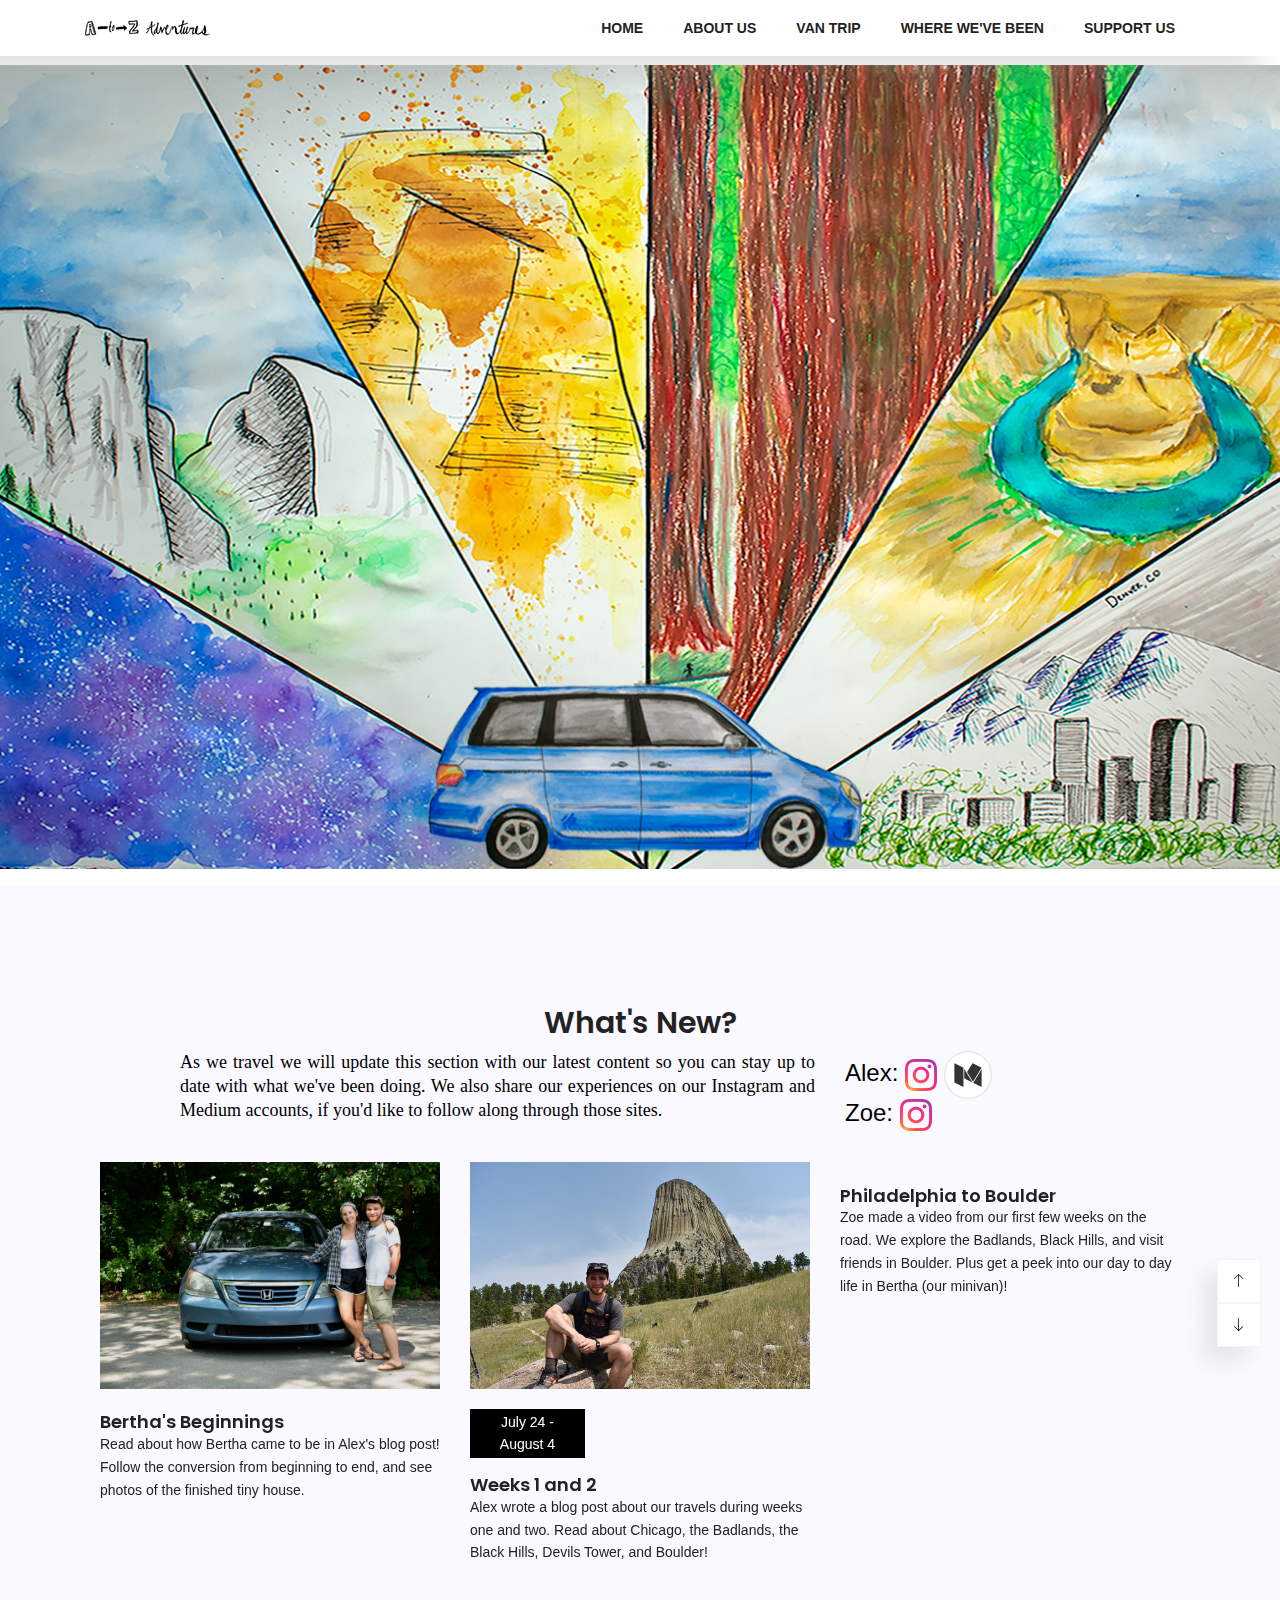
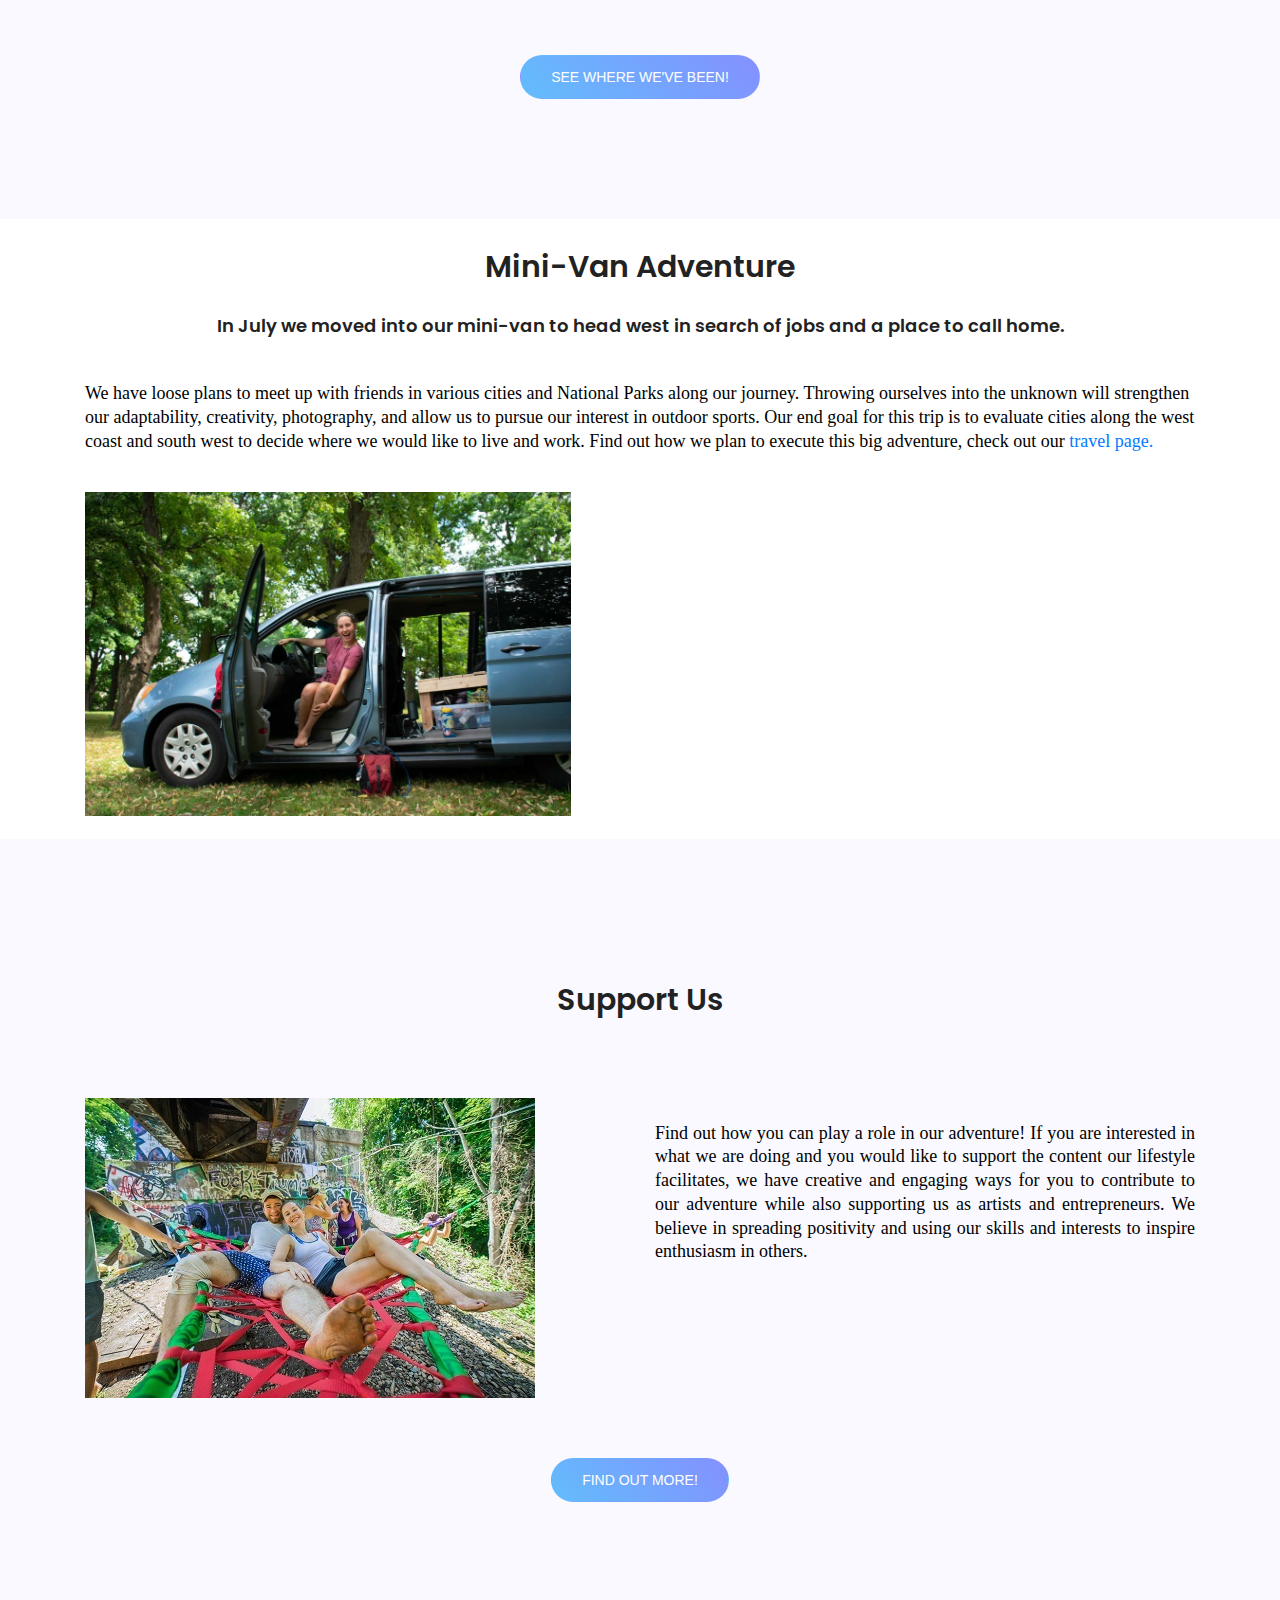
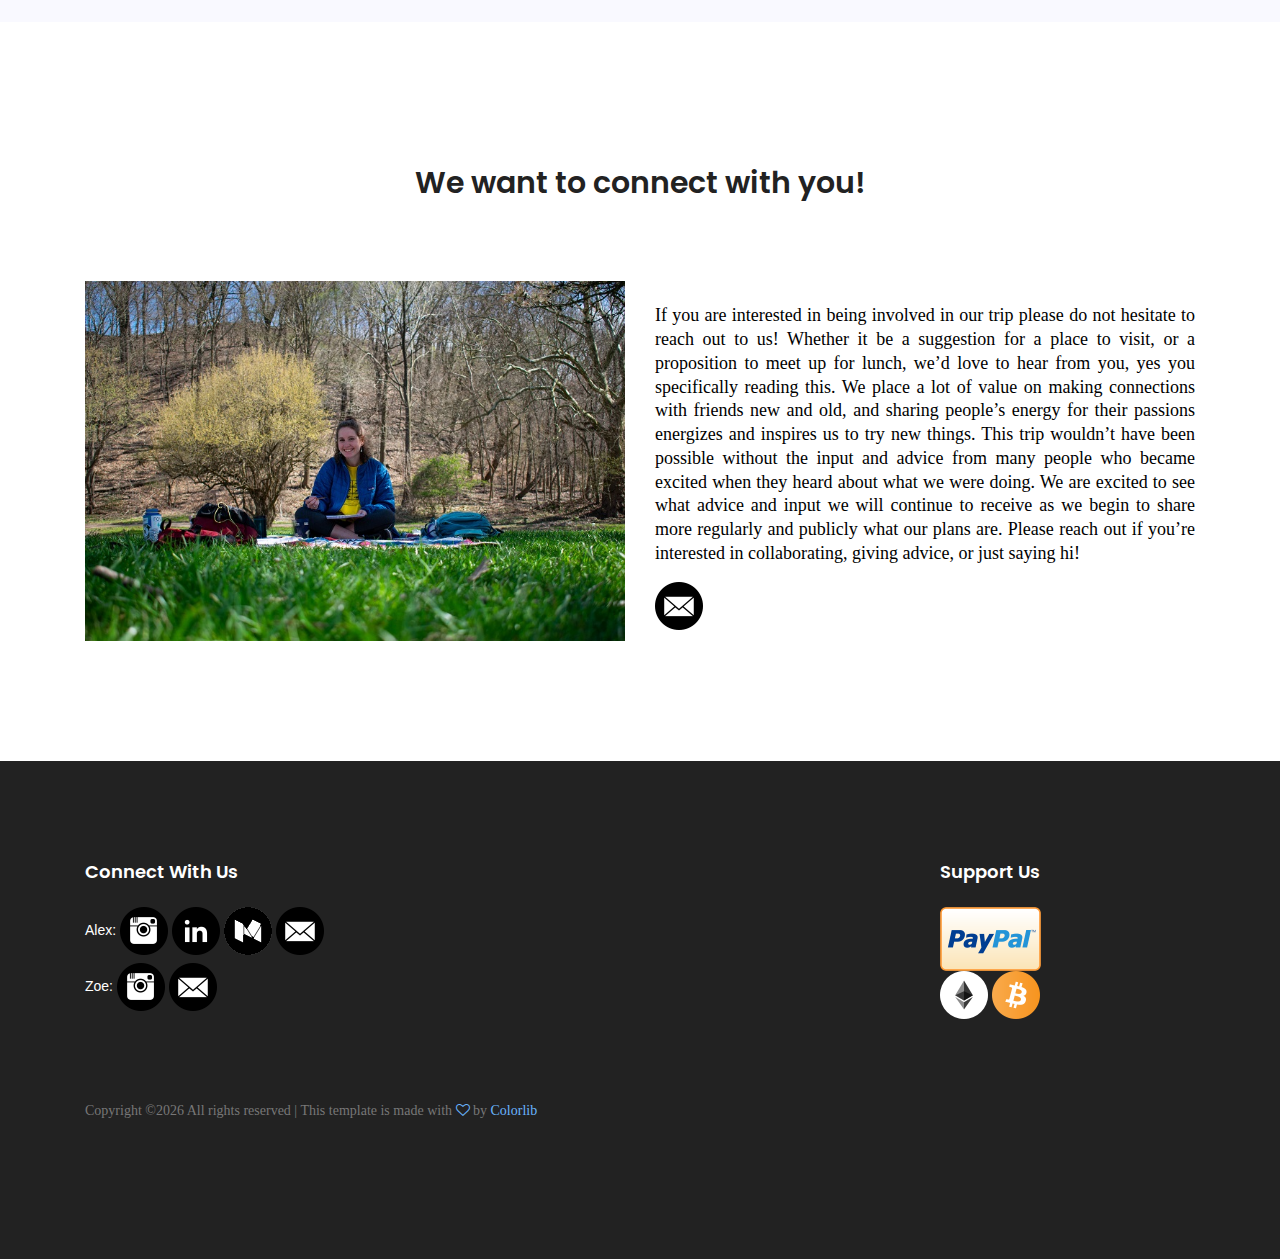
==== index.html @ e0ee77f8 "new photos" ====
<!DOCTYPE html>
	<html lang="zxx" class="no-js">
	<head>
		<!-- Global site tag (gtag.js) - Google Analytics -->
		<script async src="https://www.googletagmanager.com/gtag/js?id=UA-121782643-1"></script>
		<script>
		  window.dataLayer = window.dataLayer || [];
		  function gtag(){dataLayer.push(arguments);}
		  gtag('js', new Date());

		  gtag('config', 'UA-121782643-1');
		</script>

		<!-- Mobile Specific Meta -->
		<meta name="viewport" content="width=device-width, initial-scale=1, shrink-to-fit=no">
		<!-- Favicon-->
		<link rel="shortcut icon" href="img/icon.png">
		<!-- Author Meta -->
		<meta name="author" content="colorlib">
		<!-- Meta Description -->
		<meta name="description" content="">
		<!-- Meta Keyword -->
		<meta name="keywords" content="">
		<!-- meta character set -->
		<meta charset="UTF-8">
		<!-- Site Title -->
		<title>Alex and Zoe's Adventures</title>

		<link href="https://fonts.googleapis.com/css?family=Poppins:100,200,400,300,500,600,700" rel="stylesheet">
			<!--
			CSS
			============================================= -->
			<link rel="stylesheet" href="css/linearicons.css">
			<link rel="stylesheet" href="css/font-awesome.min.css">
			<link rel="stylesheet" href="css/bootstrap.css">
			<link rel="stylesheet" href="css/owl.carousel.css">
			<link rel="stylesheet" href="css/main.css">
			<link rel="stylesheet" href="css/alex.css">
		</head>

		<body>

			<!-- Start Header Area -->
			<header class="default-header">
				<nav class="navbar navbar-expand-lg navbar-light">
					<div class="container">
						  <a class="navbar-brand" href="index.html">
						  	<img src="img/logo.png" alt="">
						  </a>
						  <button class="navbar-toggler" type="button" data-toggle="collapse" data-target="#navbarSupportedContent" aria-controls="navbarSupportedContent" aria-expanded="false" aria-label="Toggle navigation">
						    <span class="navbar-toggler-icon"></span>
						  </button>

						  <div class="collapse navbar-collapse justify-content-end align-items-center" id="navbarSupportedContent">
						    <ul class="navbar-nav">
								<li><a href="index.html">Home</a></li>
								<li><a href="about.html">About Us</a></li>
								<li><a href="travel.html">Van Trip</a></li>
								<li><a href="gallery.html">Where We've Been</a></li>
                                <li><a href="support.html">Support Us</a></li>
						    </ul>
						  </div>
					</div>
				</nav>
			</header>
			<!-- End Header Area -->

			<!-- start banner Area -->
			<div class = "hero-index"></div>
			<!-- End banner Area -->

            
            
			<!-- Start travel Area -->
			<section class="team-area section-gap" id="news">
				<div class = "container">
					<div class="row d-flex justify-content-center">
						<h2 class="mb-10">What's New?</h2>
					</div>
					<div class="row d-flex justify-content-center">
						<div class = "col-md-7">
							<div class="title text-center">
								
								<p align = "justify"><font color = "black" size = "+1" face = "garamond">As we travel we will update this section with our latest content so you can stay up to date with what we've been doing. We also share our experiences on our Instagram and Medium accounts, if you'd like to follow along through those sites.</p></font>
							</div>
						</div>
						<div class = "col-md-3">
						<font color = "black" size = "+2">
								<p> Alex: <a href="https://www.instagram.com/nachoaficionado/"><img src="img/insta.png"></a>
		                   		<a href="https://medium.com/@jaw224p"><img src="img/medium.png"></a>  
		                   		</br>
		                   		Zoe: <a href="https://www.instagram.com/zoeemonsterr/"><img src="img/insta.png"></a></a> </p></font>
						

						</div>

					</div>
					<!-- "whats new" content -->
					<div class="active-cat-carusel">
						<div class="item single-cat">
							<a href="https://medium.com/@jaw224p/meet-bertha-our-honda-odyssey-camper-conversion-e0b2618e3879"><img src="img/covercar.JPG" alt=""><br>
							<!--<p class="date">July 16-19</p>-->
							<h4 class = "tm-10">Bertha's Beginnings</h4>
							<p>Read about how Bertha came to be in Alex's blog post! Follow the conversion from beginning to end, and see photos of the finished tiny house.</p></a>
						</div>
						<div class="item single-cat">
							<a href="https://medium.com/@jaw224p/van-update-1-weeks-1-2-51c8c68db2a1"><img src="img/Devilstower.JPG" alt="" >
							<p class="date">July 24 - August 4</p>
							<h4>Weeks 1 and 2</h4>
							<p>Alex wrote a blog post about our travels during weeks one and two. Read about Chicago, the Badlands, the Black Hills, Devils Tower, and Boulder!</p></a>
						</div>
						<div class="item single-cat">
							<a href="https://www.youtube.com/watch?v=ZwSsjM3uVGU"><img src="img/video.JPG" alt=""><br>
							<!--<p class="date">August 10-12</p>-->
							<h4>Philadelphia to Boulder</h4>
							<p>Zoe made a video from our first few weeks on the road. We explore the Badlands, Black Hills, and visit friends in Boulder. Plus get a peek into our day to day life in Bertha (our minivan)!</a></p>
						</div>							
					</div>
					<div class="row d-flex justify-content-center">
						<a href="gallery.html" class="primary-btn load-more pbtn-2 text-uppercase mx-auto mt-60 align" align = "center">See where we've been!</a>
					</div>
				</div>
			</section>
			<!-- End travel Area -->
			<section class="category-area" id="about">
        	<div class="container">
        		<div class="row justify-content-center">
        			<div class="title text-center">
        				<h2 class="mt-30">Mini-Van Adventure</h2>
        			</div>
        		</div>
        		<div class="row justify-content-center">
        			<div class="title text-center">
        				<h4 class="mt-30">In July we moved into our mini-van to head west in search of jobs and a place to call home.</h4>
        			</div>
        		</div><br><br>
        		<div class="container">
				<div class="row justify-content-center">
					<p><font size= "+1" color = "black" face = "garamond"> 
							We have loose plans to meet up with friends in various cities and National Parks along our journey. Throwing ourselves into the unknown will strengthen our adaptability, creativity, photography, and allow us to pursue our interest in outdoor sports. Our end goal for this trip is to evaluate cities along the west coast and south west to decide where we would like to live and work. Find out how we plan to execute this big adventure, check out our <a href ="travel.html">travel page.</a></font></p>
							<br>
				</div></div>
				<div class="row justify-content-center">
					<div class = "col-md-6">
	                    <img class="img" src="img/minivan1.jpg" alt="" width = "90%"><br><br>
	                </div>
	                <div class = "col-md-6">
	                    <img class="img" src="img/minivan2.JPG" alt="" width = "90%"><br><br>
	                </div>
				</div>
			</div>
        </section>
			<!-- Start post Area -->

    <!-- End post Area -->

			<!-- Start category Area -->
<!--
			<section class="category-area section-gap" id="news">
				<div class="container">
					<div class="row d-flex justify-content-center">
						<div class="menu-content pb-70 col-lg-8">
							<div class="title text-center">
								<br>
								<h1 class="mb-10"><font face = "garamond">Latest Blog Posts</font></h1>
								<p align = "center"><font color = "black" size = "+1" face = "garamond">We hope to use our blog posts to record our experiences, give updates on our travels, and inspire others to find their adventure. Check out our latest posts!</font></p>

							</div>
						</div>
						<div class="active-cat-carusel">
							<div class="item single-cat"><a href="https://medium.com/@jaw224p/highlining-hijinks-8943add1166d">
								<img src="img/ing.jpg" alt="">
								<p><font face = "garamond">7 May 2018</p>
								<h4>Highlining Hijinx</a></h4>
	                            <p>Alex Wallace</p></font>
							</div>-->
							<!--
	                        <div class="item single-cat">
	                            <img src="img/c1.jpg" alt="">
	                                <p>10 Jan 2018</p>
	                                <h4><a href="#">Article 2</a></h4>
	                                <p>Zoe Currie</p>
	                        </div>
	                        <div class="item single-cat">
	                            <img src="img/c1.jpg" alt="">
	                                <p>10 Jan 2018</p>
	                                <h4><a href="#">Article 3</a></h4>
	                                <p>Alex Wallace</p>
	                        </div> --><!--
						</div>
						<br>
						<br>

					</div>
					</div>
			</section>-->
			<!-- End category Area -->

			<!-- Start team Area -->
            <section class="team-area section-gap" id="team">
	            <div class="container">
		            <div class="row d-flex justify-content-center">
			            <div class="menu-content pb-70 col-lg-8">
				            <div class="title text-center">
				            	<br>
				            	<h2 class="mb-10">Support Us</font></h2>
				            </div>
				        </div>
				    </div>
					<div class="row">
						<div class="col-md-6">
							<img src="img/alexandzoe2.jpg" alt="" class="img-fluid">
						</div>
						<br>
						<div class="col-md-6 mt-sm-20">
							<p align = "justify"><font size = "+1" color = "black" face = "garamond"><br>Find out how you can play a role in our adventure! 
							If you are interested in what we are doing and you would like to support the content our lifestyle facilitates, we have creative and engaging ways for you to contribute to our adventure while also supporting us as artists and entrepreneurs. We believe in spreading positivity and using our skills and interests to inspire enthusiasm in others.
							 </font><br>
							</p>
						</div>
					</div>
					<div class = "row">
						<a href="support.html" class="primary-btn load-more pbtn-2 text-uppercase mx-auto mt-60">Find out more! </font></a>
					</div>
				</div>
            </section>
            <!-- End team Area -->

            <!-- Start connect Area -->
            <section class="category-area section-gap" id="team">
	            <div class="container">
		            <div class="row d-flex justify-content-center">
			            <div class="menu-content pb-70 col-lg-8">
				            <div class="title text-center">
				            	<br>
				            	<h2 class="mb-10">We want to connect with you!</font></h2>
				            </div>
				        </div>
				    </div>
					<div class="row">
						<div class="col-md-6">
							<img src="img/zoe1.jpg" alt="" class="img-fluid">
						</div>
						<br>
						<div class="col-md-6 mt-sm-20">
							<p align = "justify"><font size = "+1" color = "black" face = "garamond"><br>If you are interested in being involved in our trip please do not hesitate to reach out to us! Whether it be a suggestion for a place to visit, or a proposition to meet up for lunch, we’d love to hear from you, yes you specifically reading this. We place a lot of value on making connections with friends new and old, and sharing people’s energy for their passions energizes and inspires us to try new things. This trip wouldn’t have been possible without the input and advice from many people who became excited when they heard about what we were doing. We are excited to see what advice and input we will continue to receive as we begin to share more regularly and publicly what our plans are. Please reach out if you’re interested in collaborating, giving advice, or just saying hi!
							 </font><br>
							</p>
							<a href="mailto:jaw224@pitt.edu?Subject=Re:%20Van-life"><img src="img/mailfoot.png"></a>
						</div>
					</div>
				</div>
            </section>
            <!-- End team Area -->



			<!-- start footer Area -->      
            <footer class="footer-area section-gap">
                <div class="container">
                    <div class="row">
                        <div class="col-lg-4  col-md-12">
                            <div class="single-footer-widget">
                                <h6>Connect With Us</h6>
                                <ul class="footer-nav">
                                    <li>Alex: 
                                    	<a href="https://www.instagram.com/nachoaficionado/"><img src="img/instafoot.png"></a> 
                                    	<a href="https://www.linkedin.com/in/johnalexwallace/"><img src="img/linkedinfoot.png"></a>
                                    	<a href="https://medium.com/@jaw224p"><img src="img/mediumfoot.png"></a>
                                    	<a href="mailto:jaw224@pitt.edu?Subject=Re:%20Van-life"><img src="img/mailfoot.png"></a>
                                    </li>
                                    <li>Zoe: <a href="https://www.instagram.com/zoeemonsterr/"><img src="img/instafoot.png"></a>
                                    <a href="mailto:zvc1@pitt.edu?Subject=Re:%20Van-life"><img src="img/mailfoot.png"></a></li>
                                   
                                    
                                </ul>
                            </div>
                        </div><div class="col-lg-5  col-md-12"></div>
                        <div class="col-lg-2  col-md-12">
                            <div class="single-footer-widget">
                                <h6>Support Us</h6>
                                <ul class="footer-nav">
                                	<a href="https://www.paypal.com/donate/?token=mMUt5bov7jjJIGexguRD5CspM-aU7UyEkJQNIdbCUFpjG_N5rMXppY_jPyRnfQ0kP1ghtG&country.x=US&locale.x=US"><img src="img/paypal.png"></a><br>
                                	<a href="img/ethloc.jpg"><img src="img/ether.png"></a>
                                	<a href="img/btcloc.jpg"><img src="img/bitcoin.png"></a>
                                    <!--<form action="https://www.paypal.com/cgi-bin/webscr" method="post" target="_top">
									<input type="hidden" name="cmd" value="_s-xclick">
									<input type="hidden" name="hosted_button_id" value="4MG2GBGFZ5258">
									<input type="image" src="https://www.paypalobjects.com/en_US/i/btn/btn_donateCC_LG.gif" border="0" name="submit" alt="PayPal - The safer, easier way to pay online!">
									<img alt="" border="0" src="https://www.paypalobjects.com/en_US/i/scr/pixel.gif" width="1" height="1">
									</form>-->
                                </ul>
                            </div>
                        </div>                   
                    </div>

                    <div class="row footer-bottom d-flex justify-content-between">
                        <!-- Link back to Colorlib can't be removed. Template is licensed under CC BY 3.0. -->
                        <p class="col-lg-8 col-sm-12 footer-text"><font face = "garamond">Copyright &copy;<script>document.write(new Date().getFullYear());</script> All rights reserved | This template is made with <i class="fa fa-heart-o" aria-hidden="true"></i> by <a href="https://colorlib.com" target="_blank">Colorlib</a></p></font>
                        <!-- Link back to Colorlib can't be removed. Template is licensed under CC BY 3.0. -->
                    </div>
                </div>
            </footer>
            <!-- End footer Area -->

			<script src="js/vendor/jquery-2.2.4.min.js"></script>
			<script src="https://cdnjs.cloudflare.com/ajax/libs/popper.js/1.11.0/umd/popper.min.js" integrity="sha384-b/U6ypiBEHpOf/4+1nzFpr53nxSS+GLCkfwBdFNTxtclqqenISfwAzpKaMNFNmj4" crossorigin="anonymous"></script>
			<script src="js/vendor/bootstrap.min.js"></script>
			<script src="js/jquery.ajaxchimp.min.js"></script>
			<script src="js/parallax.min.js"></script>
			<script src="js/owl.carousel.min.js"></script>
			<script src="js/jquery.magnific-popup.min.js"></script>
			<script src="js/jquery.sticky.js"></script>
			<script src="js/main.js"></script>
		</body>
	</html>
---- css/linearicons.css ----
@font-face {
	font-family: 'Linearicons-Free';
	src:url('../fonts/Linearicons-Free.eot?w118d');
	src:url('../fonts/Linearicons-Free.eot?#iefixw118d') format('embedded-opentype'),
		url('../fonts/Linearicons-Free.woff2?w118d') format('woff2'),
		url('../fonts/Linearicons-Free.woff?w118d') format('woff'),
		url('../fonts/Linearicons-Free.ttf?w118d') format('truetype'),
		url('../fonts/Linearicons-Free.svg?w118d#Linearicons-Free') format('svg');
	font-weight: normal;
	font-style: normal;
}

.lnr {
	font-family: 'Linearicons-Free';
	speak: none;
	font-style: normal;
	font-weight: normal;
	font-variant: normal;
	text-transform: none;
	line-height: 1;

	/* Better Font Rendering =========== */
	-webkit-font-smoothing: antialiased;
	-moz-osx-font-smoothing: grayscale;
}

.lnr-home:before {
	content: "\e800";
}
.lnr-apartment:before {
	content: "\e801";
}
.lnr-pencil:before {
	content: "\e802";
}
.lnr-magic-wand:before {
	content: "\e803";
}
.lnr-drop:before {
	content: "\e804";
}
.lnr-lighter:before {
	content: "\e805";
}
.lnr-poop:before {
	content: "\e806";
}
.lnr-sun:before {
	content: "\e807";
}
.lnr-moon:before {
	content: "\e808";
}
.lnr-cloud:before {
	content: "\e809";
}
.lnr-cloud-upload:before {
	content: "\e80a";
}
.lnr-cloud-download:before {
	content: "\e80b";
}
.lnr-cloud-sync:before {
	content: "\e80c";
}
.lnr-cloud-check:before {
	content: "\e80d";
}
.lnr-database:before {
	content: "\e80e";
}
.lnr-lock:before {
	content: "\e80f";
}
.lnr-cog:before {
	content: "\e810";
}
.lnr-trash:before {
	content: "\e811";
}
.lnr-dice:before {
	content: "\e812";
}
.lnr-heart:before {
	content: "\e813";
}
.lnr-star:before {
	content: "\e814";
}
.lnr-star-half:before {
	content: "\e815";
}
.lnr-star-empty:before {
	content: "\e816";
}
.lnr-flag:before {
	content: "\e817";
}
.lnr-envelope:before {
	content: "\e818";
}
.lnr-paperclip:before {
	content: "\e819";
}
.lnr-inbox:before {
	content: "\e81a";
}
.lnr-eye:before {
	content: "\e81b";
}
.lnr-printer:before {
	content: "\e81c";
}
.lnr-file-empty:before {
	content: "\e81d";
}
.lnr-file-add:before {
	content: "\e81e";
}
.lnr-enter:before {
	content: "\e81f";
}
.lnr-exit:before {
	content: "\e820";
}
.lnr-graduation-hat:before {
	content: "\e821";
}
.lnr-license:before {
	content: "\e822";
}
.lnr-music-note:before {
	content: "\e823";
}
.lnr-film-play:before {
	content: "\e824";
}
.lnr-camera-video:before {
	content: "\e825";
}
.lnr-camera:before {
	content: "\e826";
}
.lnr-picture:before {
	content: "\e827";
}
.lnr-book:before {
	content: "\e828";
}
.lnr-bookmark:before {
	content: "\e829";
}
.lnr-user:before {
	content: "\e82a";
}
.lnr-users:before {
	content: "\e82b";
}
.lnr-shirt:before {
	content: "\e82c";
}
.lnr-store:before {
	content: "\e82d";
}
.lnr-cart:before {
	content: "\e82e";
}
.lnr-tag:before {
	content: "\e82f";
}
.lnr-phone-handset:before {
	content: "\e830";
}
.lnr-phone:before {
	content: "\e831";
}
.lnr-pushpin:before {
	content: "\e832";
}
.lnr-map-marker:before {
	content: "\e833";
}
.lnr-map:before {
	content: "\e834";
}
.lnr-location:before {
	content: "\e835";
}
.lnr-calendar-full:before {
	content: "\e836";
}
.lnr-keyboard:before {
	content: "\e837";
}
.lnr-spell-check:before {
	content: "\e838";
}
.lnr-screen:before {
	content: "\e839";
}
.lnr-smartphone:before {
	content: "\e83a";
}
.lnr-tablet:before {
	content: "\e83b";
}
.lnr-laptop:before {
	content: "\e83c";
}
.lnr-laptop-phone:before {
	content: "\e83d";
}
.lnr-power-switch:before {
	content: "\e83e";
}
.lnr-bubble:before {
	content: "\e83f";
}
.lnr-heart-pulse:before {
	content: "\e840";
}
.lnr-construction:before {
	content: "\e841";
}
.lnr-pie-chart:before {
	content: "\e842";
}
.lnr-chart-bars:before {
	content: "\e843";
}
.lnr-gift:before {
	content: "\e844";
}
.lnr-diamond:before {
	content: "\e845";
}
.lnr-linearicons:before {
	content: "\e846";
}
.lnr-dinner:before {
	content: "\e847";
}
.lnr-coffee-cup:before {
	content: "\e848";
}
.lnr-leaf:before {
	content: "\e849";
}
.lnr-paw:before {
	content: "\e84a";
}
.lnr-rocket:before {
	content: "\e84b";
}
.lnr-briefcase:before {
	content: "\e84c";
}
.lnr-bus:before {
	content: "\e84d";
}
.lnr-car:before {
	content: "\e84e";
}
.lnr-train:before {
	content: "\e84f";
}
.lnr-bicycle:before {
	content: "\e850";
}
.lnr-wheelchair:before {
	content: "\e851";
}
.lnr-select:before {
	content: "\e852";
}
.lnr-earth:before {
	content: "\e853";
}
.lnr-smile:before {
	content: "\e854";
}
.lnr-sad:before {
	content: "\e855";
}
.lnr-neutral:before {
	content: "\e856";
}
.lnr-mustache:before {
	content: "\e857";
}
.lnr-alarm:before {
	content: "\e858";
}
.lnr-bullhorn:before {
	content: "\e859";
}
.lnr-volume-high:before {
	content: "\e85a";
}
.lnr-volume-medium:before {
	content: "\e85b";
}
.lnr-volume-low:before {
	content: "\e85c";
}
.lnr-volume:before {
	content: "\e85d";
}
.lnr-mic:before {
	content: "\e85e";
}
.lnr-hourglass:before {
	content: "\e85f";
}
.lnr-undo:before {
	content: "\e860";
}
.lnr-redo:before {
	content: "\e861";
}
.lnr-sync:before {
	content: "\e862";
}
.lnr-history:before {
	content: "\e863";
}
.lnr-clock:before {
	content: "\e864";
}
.lnr-download:before {
	content: "\e865";
}
.lnr-upload:before {
	content: "\e866";
}
.lnr-enter-down:before {
	content: "\e867";
}
.lnr-exit-up:before {
	content: "\e868";
}
.lnr-bug:before {
	content: "\e869";
}
.lnr-code:before {
	content: "\e86a";
}
.lnr-link:before {
	content: "\e86b";
}
.lnr-unlink:before {
	content: "\e86c";
}
.lnr-thumbs-up:before {
	content: "\e86d";
}
.lnr-thumbs-down:before {
	content: "\e86e";
}
.lnr-magnifier:before {
	content: "\e86f";
}
.lnr-cross:before {
	content: "\e870";
}
.lnr-menu:before {
	content: "\e871";
}
.lnr-list:before {
	content: "\e872";
}
.lnr-chevron-up:before {
	content: "\e873";
}
.lnr-chevron-down:before {
	content: "\e874";
}
.lnr-chevron-left:before {
	content: "\e875";
}
.lnr-chevron-right:before {
	content: "\e876";
}
.lnr-arrow-up:before {
	content: "\e877";
}
.lnr-arrow-down:before {
	content: "\e878";
}
.lnr-arrow-left:before {
	content: "\e879";
}
.lnr-arrow-right:before {
	content: "\e87a";
}
.lnr-move:before {
	content: "\e87b";
}
.lnr-warning:before {
	content: "\e87c";
}
.lnr-question-circle:before {
	content: "\e87d";
}
.lnr-menu-circle:before {
	content: "\e87e";
}
.lnr-checkmark-circle:before {
	content: "\e87f";
}
.lnr-cross-circle:before {
	content: "\e880";
}
.lnr-plus-circle:before {
	content: "\e881";
}
.lnr-circle-minus:before {
	content: "\e882";
}
.lnr-arrow-up-circle:before {
	content: "\e883";
}
.lnr-arrow-down-circle:before {
	content: "\e884";
}
.lnr-arrow-left-circle:before {
	content: "\e885";
}
.lnr-arrow-right-circle:before {
	content: "\e886";
}
.lnr-chevron-up-circle:before {
	content: "\e887";
}
.lnr-chevron-down-circle:before {
	content: "\e888";
}
.lnr-chevron-left-circle:before {
	content: "\e889";
}
.lnr-chevron-right-circle:before {
	content: "\e88a";
}
.lnr-crop:before {
	content: "\e88b";
}
.lnr-frame-expand:before {
	content: "\e88c";
}
.lnr-frame-contract:before {
	content: "\e88d";
}
.lnr-layers:before {
	content: "\e88e";
}
.lnr-funnel:before {
	content: "\e88f";
}
.lnr-text-format:before {
	content: "\e890";
}
.lnr-text-format-remove:before {
	content: "\e891";
}
.lnr-text-size:before {
	content: "\e892";
}
.lnr-bold:before {
	content: "\e893";
}
.lnr-italic:before {
	content: "\e894";
}
.lnr-underline:before {
	content: "\e895";
}
.lnr-strikethrough:before {
	content: "\e896";
}
.lnr-highlight:before {
	content: "\e897";
}
.lnr-text-align-left:before {
	content: "\e898";
}
.lnr-text-align-center:before {
	content: "\e899";
}
.lnr-text-align-right:before {
	content: "\e89a";
}
.lnr-text-align-justify:before {
	content: "\e89b";
}
.lnr-line-spacing:before {
	content: "\e89c";
}
.lnr-indent-increase:before {
	content: "\e89d";
}
.lnr-indent-decrease:before {
	content: "\e89e";
}
.lnr-pilcrow:before {
	content: "\e89f";
}
.lnr-direction-ltr:before {
	content: "\e8a0";
}
.lnr-direction-rtl:before {
	content: "\e8a1";
}
.lnr-page-break:before {
	content: "\e8a2";
}
.lnr-sort-alpha-asc:before {
	content: "\e8a3";
}
.lnr-sort-amount-asc:before {
	content: "\e8a4";
}
.lnr-hand:before {
	content: "\e8a5";
}
.lnr-pointer-up:before {
	content: "\e8a6";
}
.lnr-pointer-right:before {
	content: "\e8a7";
}
.lnr-pointer-down:before {
	content: "\e8a8";
}
.lnr-pointer-left:before {
	content: "\e8a9";
}
---- css/main.css ----
::-moz-selection{background-color:#69B4FD;color:#fff}::selection{background-color:#69B4FD;color:#fff}::-webkit-input-placeholder{color:#777777;font-weight:300}:-moz-placeholder{color:#777777;opacity:1;font-weight:300}::-moz-placeholder{color:#777777;opacity:1;font-weight:300}:-ms-input-placeholder{color:#777777;font-weight:300}::-ms-input-placeholder{color:#777777;font-weight:300}body{color:#777;font-family:"Poppins",sans-serif;font-size:14px;font-weight:300;line-height:1.625em;position:relative}ol,ul{margin:0;padding:0;list-style:none}select{display:block}figure{margin:0}a{-webkit-transition:all 0.3s ease 0s;-moz-transition:all 0.3s ease 0s;-o-transition:all 0.3s ease 0s;transition:all 0.3s ease 0s}iframe{border:0}a,a:focus,a:hover{text-decoration:none;outline:0}.btn.active.focus,.btn.active:focus,.btn.focus,.btn.focus:active,.btn:active:focus,.btn:focus{text-decoration:none;outline:0}.card-panel{margin:0;padding:60px}.btn i,.btn-large i,.btn-floating i,.btn-large i,.btn-flat i{font-size:1em;line-height:inherit}.gray-bg{background:#f9f9ff}h1,h2,h3,h4,h5,h6{font-family:"Poppins",sans-serif;color:#222;line-height:1.2em !important;margin-bottom:0;margin-top:0;font-weight:600}.h1,.h2,.h3,.h4,.h5,.h6{margin-bottom:0;margin-top:0;font-family:"Poppins",sans-serif;font-weight:600;color:#222}h1,.h1{font-size:36px}h2,.h2{font-size:30px}h3,.h3{font-size:24px}h4,.h4{font-size:18px}h5,.h5{font-size:16px}h6,.h6{font-size:14px;color:#222}td,th{border-radius:0px}.clear::before,.clear::after{content:" ";display:table}.clear::after{clear:both}.fz-11{font-size:11px}.fz-12{font-size:12px}.fz-13{font-size:13px}.fz-14{font-size:14px}.fz-15{font-size:15px}.fz-16{font-size:16px}.fz-18{font-size:18px}.fz-30{font-size:30px}.fz-48{font-size:48px !important}.fw100{font-weight:100}.fw300{font-weight:300}.fw400{font-weight:400 !important}.fw500{font-weight:500}.f700{font-weight:700}.fsi{font-style:italic}.mt-10{margin-top:10px}.mt-15{margin-top:15px}.mt-20{margin-top:20px}.mt-25{margin-top:25px}.mt-30{margin-top:30px}.mt-35{margin-top:35px}.mt-40{margin-top:40px}.mt-50{margin-top:50px}.mt-60{margin-top:60px}.mt-70{margin-top:70px}.mt-80{margin-top:80px}.mt-100{margin-top:100px}.mt-120{margin-top:120px}.mt-150{margin-top:150px}.ml-0{margin-left:0 !important}.ml-5{margin-left:5px !important}.ml-10{margin-left:10px}.ml-15{margin-left:15px}.ml-20{margin-left:20px}.ml-30{margin-left:30px}.ml-50{margin-left:50px}.mr-0{margin-right:0 !important}.mr-5{margin-right:5px !important}.mr-15{margin-right:15px}.mr-10{margin-right:10px}.mr-20{margin-right:20px}.mr-30{margin-right:30px}.mr-50{margin-right:50px}.mb-0{margin-bottom:0px}.mb-0-i{margin-bottom:0px !important}.mb-5{margin-bottom:5px}.mb-10{margin-bottom:10px}.mb-15{margin-bottom:15px}.mb-20{margin-bottom:20px}.mb-25{margin-bottom:25px}.mb-30{margin-bottom:30px}.mb-40{margin-bottom:40px}.mb-50{margin-bottom:50px}.mb-60{margin-bottom:60px}.mb-70{margin-bottom:70px}.mb-80{margin-bottom:80px}.mb-90{margin-bottom:90px}.mb-100{margin-bottom:100px}.pt-0{padding-top:0px}.pt-10{padding-top:10px}.pt-15{padding-top:15px}.pt-20{padding-top:20px}.pt-25{padding-top:25px}.pt-30{padding-top:30px}.pt-40{padding-top:40px}.pt-50{padding-top:50px}.pt-60{padding-top:60px}.pt-70{padding-top:70px}.pt-80{padding-top:80px}.pt-90{padding-top:90px}.pt-100{padding-top:100px}.pt-120{padding-top:120px}.pt-150{padding-top:150px}.pb-0{padding-bottom:0px}.pb-10{padding-bottom:10px}.pb-15{padding-bottom:15px}.pb-20{padding-bottom:20px}.pb-25{padding-bottom:25px}.pb-30{padding-bottom:30px}.pb-40{padding-bottom:40px}.pb-50{padding-bottom:50px}.pb-60{padding-bottom:60px}.pb-70{padding-bottom:70px}.pb-80{padding-bottom:80px}.pb-90{padding-bottom:90px}.pb-100{padding-bottom:100px}.pb-120{padding-bottom:120px}.pb-150{padding-bottom:150px}.pr-30{padding-right:30px}.pl-30{padding-left:30px}.pl-90{padding-left:90px}.p-40{padding:40px}.float-left{float:left}.float-right{float:right}.text-italic{font-style:italic}.text-white{color:#fff}.transition{-webkit-transition:all 0.3s ease 0s;-moz-transition:all 0.3s ease 0s;-o-transition:all 0.3s ease 0s;transition:all 0.3s ease 0s}.section-full{padding:100px 0}.section-half{padding:75px 0}.text-center{text-align:center}.text-left{text-align:left}.text-rigth{text-align:right}.flex{display:-webkit-box;display:-webkit-flex;display:-moz-flex;display:-ms-flexbox;display:flex}.inline-flex{display:-webkit-inline-box;display:-webkit-inline-flex;display:-moz-inline-flex;display:-ms-inline-flexbox;display:inline-flex}.flex-grow{-webkit-box-flex:1;-webkit-flex-grow:1;-moz-flex-grow:1;-ms-flex-positive:1;flex-grow:1}.flex-wrap{-webkit-flex-wrap:wrap;-moz-flex-wrap:wrap;-ms-flex-wrap:wrap;flex-wrap:wrap}.flex-left{-webkit-box-pack:start;-ms-flex-pack:start;-webkit-justify-content:flex-start;-moz-justify-content:flex-start;justify-content:flex-start}.flex-middle{-webkit-box-align:center;-ms-flex-align:center;-webkit-align-items:center;-moz-align-items:center;align-items:center}.flex-right{-webkit-box-pack:end;-ms-flex-pack:end;-webkit-justify-content:flex-end;-moz-justify-content:flex-end;justify-content:flex-end}.flex-top{-webkit-align-self:flex-start;-moz-align-self:flex-start;-ms-flex-item-align:start;align-self:flex-start}.flex-center{-webkit-box-pack:center;-ms-flex-pack:center;-webkit-justify-content:center;-moz-justify-content:center;justify-content:center}.flex-bottom{-webkit-align-self:flex-end;-moz-align-self:flex-end;-ms-flex-item-align:end;align-self:flex-end}.space-between{-webkit-box-pack:justify;-ms-flex-pack:justify;-webkit-justify-content:space-between;-moz-justify-content:space-between;justify-content:space-between}.space-around{-ms-flex-pack:distribute;-webkit-justify-content:space-around;-moz-justify-content:space-around;justify-content:space-around}.flex-column{-webkit-box-direction:normal;-webkit-box-orient:vertical;-webkit-flex-direction:column;-moz-flex-direction:column;-ms-flex-direction:column;flex-direction:column}.flex-cell{display:-webkit-box;display:-webkit-flex;display:-moz-flex;display:-ms-flexbox;display:flex;-webkit-box-flex:1;-webkit-flex-grow:1;-moz-flex-grow:1;-ms-flex-positive:1;flex-grow:1}.display-table{display:table}.light{color:#fff}.dark{color:#222}.relative{position:relative}.overflow-hidden{overflow:hidden}.overlay{position:absolute;left:0;right:0;top:0;bottom:0}.container.fullwidth{width:100%}.container.no-padding{padding-left:0;padding-right:0}.no-padding{padding:0}.section-bg{background:#f9fafc}@media (max-width: 767px){.no-flex-xs{display:block !important}}.row.no-margin{margin-left:0;margin-right:0}.sample-text-area{background:#fff;padding:100px 0 70px 0}.text-heading{margin-bottom:30px;font-size:24px}b,i,sup,sub,u,del{color:#69B4FD}h1{font-size:36px}h2{font-size:30px}h3{font-size:24px}h4{font-size:18px}h5{font-size:16px}h6{font-size:14px}h1,h2,h3,h4,h5,h6{line-height:1.5em}.typography h1,.typography h2,.typography h3,.typography h4,.typography h5,.typography h6{color:#777}.button-area{background:#fff}.button-area .border-top-generic{padding:70px 15px;border-top:1px dotted #eee}.button-group-area .genric-btn{margin-right:10px;margin-top:10px}.button-group-area .genric-btn:last-child{margin-right:0}.genric-btn{display:inline-block;outline:none;line-height:40px;padding:0 30px;font-size:.8em;text-align:center;text-decoration:none;font-weight:500;cursor:pointer;-webkit-transition:all 0.3s ease 0s;-moz-transition:all 0.3s ease 0s;-o-transition:all 0.3s ease 0s;transition:all 0.3s ease 0s}.genric-btn:focus{outline:none}.genric-btn.e-large{padding:0 40px;line-height:50px}.genric-btn.large{line-height:45px}.genric-btn.medium{line-height:30px}.genric-btn.small{line-height:25px}.genric-btn.radius{border-radius:3px}.genric-btn.circle{border-radius:20px}.genric-btn.arrow{display:-webkit-inline-box;display:-ms-inline-flexbox;display:inline-flex;-webkit-box-align:center;-ms-flex-align:center;align-items:center}.genric-btn.arrow span{margin-left:10px}.genric-btn.default{color:#222;background:#f9f9ff;border:1px solid transparent}.genric-btn.default:hover{border:1px solid #f9f9ff;background:#fff}.genric-btn.default-border{border:1px solid #f9f9ff;background:#fff}.genric-btn.default-border:hover{color:#222;background:#f9f9ff;border:1px solid transparent}.genric-btn.primary{color:#fff;background:#69B4FD;border:1px solid transparent}.genric-btn.primary:hover{color:#69B4FD;border:1px solid #69B4FD;background:#fff}.genric-btn.primary-border{color:#69B4FD;border:1px solid #69B4FD;background:#fff}.genric-btn.primary-border:hover{color:#fff;background:#69B4FD;border:1px solid transparent}.genric-btn.success{color:#fff;background:#4cd3e3;border:1px solid transparent}.genric-btn.success:hover{color:#4cd3e3;border:1px solid #4cd3e3;background:#fff}.genric-btn.success-border{color:#4cd3e3;border:1px solid #4cd3e3;background:#fff}.genric-btn.success-border:hover{color:#fff;background:#4cd3e3;border:1px solid transparent}.genric-btn.info{color:#fff;background:#38a4ff;border:1px solid transparent}.genric-btn.info:hover{color:#38a4ff;border:1px solid #38a4ff;background:#fff}.genric-btn.info-border{color:#38a4ff;border:1px solid #38a4ff;background:#fff}.genric-btn.info-border:hover{color:#fff;background:#38a4ff;border:1px solid transparent}.genric-btn.warning{color:#fff;background:#f4e700;border:1px solid transparent}.genric-btn.warning:hover{color:#f4e700;border:1px solid #f4e700;background:#fff}.genric-btn.warning-border{color:#f4e700;border:1px solid #f4e700;background:#fff}.genric-btn.warning-border:hover{color:#fff;background:#f4e700;border:1px solid transparent}.genric-btn.danger{color:#fff;background:#f44a40;border:1px solid transparent}.genric-btn.danger:hover{color:#f44a40;border:1px solid #f44a40;background:#fff}.genric-btn.danger-border{color:#f44a40;border:1px solid #f44a40;background:#fff}.genric-btn.danger-border:hover{color:#fff;background:#f44a40;border:1px solid transparent}.genric-btn.link{color:#222;background:#f9f9ff;text-decoration:underline;border:1px solid transparent}.genric-btn.link:hover{color:#222;border:1px solid #f9f9ff;background:#fff}.genric-btn.link-border{color:#222;border:1px solid #f9f9ff;background:#fff;text-decoration:underline}.genric-btn.link-border:hover{color:#222;background:#f9f9ff;border:1px solid transparent}.genric-btn.disable{color:#222,0.3;background:#f9f9ff;border:1px solid transparent;cursor:not-allowed}.generic-blockquote{padding:30px 50px 30px 30px;background:#f9f9ff;border-left:2px solid #69B4FD}.progress-table-wrap{overflow-x:scroll}.progress-table{background:#f9f9ff;padding:15px 0px 30px 0px;min-width:800px}.progress-table .serial{width:11.83%;padding-left:30px}.progress-table .country{width:28.07%}.progress-table .visit{width:19.74%}.progress-table .percentage{width:40.36%;padding-right:50px}.progress-table .table-head{display:flex}.progress-table .table-head .serial,.progress-table .table-head .country,.progress-table .table-head .visit,.progress-table .table-head .percentage{color:#222;line-height:40px;text-transform:uppercase;font-weight:500}.progress-table .table-row{padding:15px 0;border-top:1px solid #edf3fd;display:flex}.progress-table .table-row .serial,.progress-table .table-row .country,.progress-table .table-row .visit,.progress-table .table-row .percentage{display:flex;align-items:center}.progress-table .table-row .country img{margin-right:15px}.progress-table .table-row .percentage .progress{width:80%;border-radius:0px;background:transparent}.progress-table .table-row .percentage .progress .progress-bar{height:5px;line-height:5px}.progress-table .table-row .percentage .progress .progress-bar.color-1{background-color:#6382e6}.progress-table .table-row .percentage .progress .progress-bar.color-2{background-color:#e66686}.progress-table .table-row .percentage .progress .progress-bar.color-3{background-color:#f09359}.progress-table .table-row .percentage .progress .progress-bar.color-4{background-color:#73fbaf}.progress-table .table-row .percentage .progress .progress-bar.color-5{background-color:#73fbaf}.progress-table .table-row .percentage .progress .progress-bar.color-6{background-color:#6382e6}.progress-table .table-row .percentage .progress .progress-bar.color-7{background-color:#a367e7}.progress-table .table-row .percentage .progress .progress-bar.color-8{background-color:#e66686}.single-gallery-image{margin-top:30px;background-repeat:no-repeat !important;background-position:center center !important;background-size:cover !important;height:200px}.list-style{width:14px;height:14px}.unordered-list li{position:relative;padding-left:30px;line-height:1.82em !important}.unordered-list li:before{content:"";position:absolute;width:14px;height:14px;border:3px solid #69B4FD;background:#fff;top:4px;left:0;border-radius:50%}.ordered-list{margin-left:30px}.ordered-list li{list-style-type:decimal-leading-zero;color:#69B4FD;font-weight:500;line-height:1.82em !important}.ordered-list li span{font-weight:300;color:#777}.ordered-list-alpha li{margin-left:30px;list-style-type:lower-alpha;color:#69B4FD;font-weight:500;line-height:1.82em !important}.ordered-list-alpha li span{font-weight:300;color:#777}.ordered-list-roman li{margin-left:30px;list-style-type:lower-roman;color:#69B4FD;font-weight:500;line-height:1.82em !important}.ordered-list-roman li span{font-weight:300;color:#777}.single-input{display:block;width:100%;line-height:40px;border:none;outline:none;background:#f9f9ff;padding:0 20px}.single-input:focus{outline:none}.input-group-icon{position:relative}.input-group-icon .icon{position:absolute;left:20px;top:0;line-height:40px;z-index:3}.input-group-icon .icon i{color:#797979}.input-group-icon .single-input{padding-left:45px}.single-textarea{display:block;width:100%;line-height:40px;border:none;outline:none;background:#f9f9ff;padding:0 20px;height:100px;resize:none}.single-textarea:focus{outline:none}.single-input-primary{display:block;width:100%;line-height:40px;border:1px solid transparent;outline:none;background:#f9f9ff;padding:0 20px}.single-input-primary:focus{outline:none;border:1px solid #69B4FD}.single-input-accent{display:block;width:100%;line-height:40px;border:1px solid transparent;outline:none;background:#f9f9ff;padding:0 20px}.single-input-accent:focus{outline:none;border:1px solid #eb6b55}.single-input-secondary{display:block;width:100%;line-height:40px;border:1px solid transparent;outline:none;background:#f9f9ff;padding:0 20px}.single-input-secondary:focus{outline:none;border:1px solid #f09359}.default-switch{width:35px;height:17px;border-radius:8.5px;background:#f9f9ff;position:relative;cursor:pointer}.default-switch input{position:absolute;left:0;top:0;right:0;bottom:0;width:100%;height:100%;opacity:0;cursor:pointer}.default-switch input+label{position:absolute;top:1px;left:1px;width:15px;height:15px;border-radius:50%;background:#69B4FD;-webkit-transition:all 0.2s;-moz-transition:all 0.2s;-o-transition:all 0.2s;transition:all 0.2s;box-shadow:0px 4px 5px 0px rgba(0,0,0,0.2);cursor:pointer}.default-switch input:checked+label{left:19px}.primary-switch{width:35px;height:17px;border-radius:8.5px;background:#f9f9ff;position:relative;cursor:pointer}.primary-switch input{position:absolute;left:0;top:0;right:0;bottom:0;width:100%;height:100%;opacity:0}.primary-switch input+label{position:absolute;left:0;top:0;right:0;bottom:0;width:100%;height:100%}.primary-switch input+label:before{content:"";position:absolute;left:0;top:0;right:0;bottom:0;width:100%;height:100%;background:transparent;border-radius:8.5px;cursor:pointer;-webkit-transition:all 0.2s;-moz-transition:all 0.2s;-o-transition:all 0.2s;transition:all 0.2s}.primary-switch input+label:after{content:"";position:absolute;top:1px;left:1px;width:15px;height:15px;border-radius:50%;background:#fff;-webkit-transition:all 0.2s;-moz-transition:all 0.2s;-o-transition:all 0.2s;transition:all 0.2s;box-shadow:0px 4px 5px 0px rgba(0,0,0,0.2);cursor:pointer}.primary-switch input:checked+label:after{left:19px}.primary-switch input:checked+label:before{background:#69B4FD}.confirm-switch{width:35px;height:17px;border-radius:8.5px;background:#f9f9ff;position:relative;cursor:pointer}.confirm-switch input{position:absolute;left:0;top:0;right:0;bottom:0;width:100%;height:100%;opacity:0}.confirm-switch input+label{position:absolute;left:0;top:0;right:0;bottom:0;width:100%;height:100%}.confirm-switch input+label:before{content:"";position:absolute;left:0;top:0;right:0;bottom:0;width:100%;height:100%;background:transparent;border-radius:8.5px;-webkit-transition:all 0.2s;-moz-transition:all 0.2s;-o-transition:all 0.2s;transition:all 0.2s;cursor:pointer}.confirm-switch input+label:after{content:"";position:absolute;top:1px;left:1px;width:15px;height:15px;border-radius:50%;background:#fff;-webkit-transition:all 0.2s;-moz-transition:all 0.2s;-o-transition:all 0.2s;transition:all 0.2s;box-shadow:0px 4px 5px 0px rgba(0,0,0,0.2);cursor:pointer}.confirm-switch input:checked+label:after{left:19px}.confirm-switch input:checked+label:before{background:#4cd3e3}.primary-checkbox{width:16px;height:16px;border-radius:3px;background:#f9f9ff;position:relative;cursor:pointer}.primary-checkbox input{position:absolute;left:0;top:0;right:0;bottom:0;width:100%;height:100%;opacity:0}.primary-checkbox input+label{position:absolute;left:0;top:0;right:0;bottom:0;width:100%;height:100%;border-radius:3px;cursor:pointer;border:1px solid #f1f1f1}.primary-checkbox input:checked+label{background:url(../img/elements/primary-check.png) no-repeat center center/cover;border:none}.confirm-checkbox{width:16px;height:16px;border-radius:3px;background:#f9f9ff;position:relative;cursor:pointer}.confirm-checkbox input{position:absolute;left:0;top:0;right:0;bottom:0;width:100%;height:100%;opacity:0}.confirm-checkbox input+label{position:absolute;left:0;top:0;right:0;bottom:0;width:100%;height:100%;border-radius:3px;cursor:pointer;border:1px solid #f1f1f1}.confirm-checkbox input:checked+label{background:url(../img/elements/success-check.png) no-repeat center center/cover;border:none}.disabled-checkbox{width:16px;height:16px;border-radius:3px;background:#f9f9ff;position:relative;cursor:pointer}.disabled-checkbox input{position:absolute;left:0;top:0;right:0;bottom:0;width:100%;height:100%;opacity:0}.disabled-checkbox input+label{position:absolute;left:0;top:0;right:0;bottom:0;width:100%;height:100%;border-radius:3px;cursor:pointer;border:1px solid #f1f1f1}.disabled-checkbox input:disabled{cursor:not-allowed;z-index:3}.disabled-checkbox input:checked+label{background:url(../img/elements/disabled-check.png) no-repeat center center/cover;border:none}.primary-radio{width:16px;height:16px;border-radius:8px;background:#f9f9ff;position:relative;cursor:pointer}.primary-radio input{position:absolute;left:0;top:0;right:0;bottom:0;width:100%;height:100%;opacity:0}.primary-radio input+label{position:absolute;left:0;top:0;right:0;bottom:0;width:100%;height:100%;border-radius:8px;cursor:pointer;border:1px solid #f1f1f1}.primary-radio input:checked+label{background:url(../img/elements/primary-radio.png) no-repeat center center/cover;border:none}.confirm-radio{width:16px;height:16px;border-radius:8px;background:#f9f9ff;position:relative;cursor:pointer}.confirm-radio input{position:absolute;left:0;top:0;right:0;bottom:0;width:100%;height:100%;opacity:0}.confirm-radio input+label{position:absolute;left:0;top:0;right:0;bottom:0;width:100%;height:100%;border-radius:8px;cursor:pointer;border:1px solid #f1f1f1}.confirm-radio input:checked+label{background:url(../img/elements/success-radio.png) no-repeat center center/cover;border:none}.disabled-radio{width:16px;height:16px;border-radius:8px;background:#f9f9ff;position:relative;cursor:pointer}.disabled-radio input{position:absolute;left:0;top:0;right:0;bottom:0;width:100%;height:100%;opacity:0}.disabled-radio input+label{position:absolute;left:0;top:0;right:0;bottom:0;width:100%;height:100%;border-radius:8px;cursor:pointer;border:1px solid #f1f1f1}.disabled-radio input:disabled{cursor:not-allowed;z-index:3}.disabled-radio input:checked+label{background:url(../img/elements/disabled-radio.png) no-repeat center center/cover;border:none}.default-select{height:40px}.default-select .nice-select{border:none;border-radius:0px;height:40px;background:#f9f9ff;padding-left:20px;padding-right:40px}.default-select .nice-select .list{margin-top:0;border:none;border-radius:0px;box-shadow:none;width:100%;padding:10px 0 10px 0px}.default-select .nice-select .list .option{font-weight:300;-webkit-transition:all 0.3s ease 0s;-moz-transition:all 0.3s ease 0s;-o-transition:all 0.3s ease 0s;transition:all 0.3s ease 0s;line-height:28px;min-height:28px;font-size:12px;padding-left:20px}.default-select .nice-select .list .option.selected{color:#69B4FD;background:transparent}.default-select .nice-select .list .option:hover{color:#69B4FD;background:transparent}.default-select .current{margin-right:50px;font-weight:300}.default-select .nice-select::after{right:20px}.form-select{height:40px;width:100%}.form-select .nice-select{border:none;border-radius:0px;height:40px;background:#f9f9ff;padding-left:45px;padding-right:40px;width:100%}.form-select .nice-select .list{margin-top:0;border:none;border-radius:0px;box-shadow:none;width:100%;padding:10px 0 10px 0px}.form-select .nice-select .list .option{font-weight:300;-webkit-transition:all 0.3s ease 0s;-moz-transition:all 0.3s ease 0s;-o-transition:all 0.3s ease 0s;transition:all 0.3s ease 0s;line-height:28px;min-height:28px;font-size:12px;padding-left:45px}.form-select .nice-select .list .option.selected{color:#69B4FD;background:transparent}.form-select .nice-select .list .option:hover{color:#69B4FD;background:transparent}.form-select .current{margin-right:50px;font-weight:300}.form-select .nice-select::after{right:20px}body{position:relative}.default-header{position:absolute;top:0;left:0;width:100%;z-index:9}.menu-bar{cursor:pointer}.menu-bar span{color:#222;font-size:24px}@media (max-width: 992px){.navbar-nav{height:auto;max-height:400px;overflow-x:hidden}}.main-menubar{display:none !important}@media (max-width: 991px){.main-menubar{display:block !important}}.navbar-nav a{text-transform:uppercase;font-weight:600;color:#222;padding:20px}.navbar-nav a:hover{color:#69B4FD}@media (max-width: 992px){.navbar-nav{margin-top:10px}.navbar-nav a{padding:0}.navbar-nav li{padding:15px 0}}i{color:#222}.section-gap{padding:120px 0}.section-title{padding-bottom:30px}.section-title h2{margin-bottom:20px}.section-title p{font-size:16px;margin-bottom:0}@media (max-width: 991px){.section-title p br{display:none}}.p1-gradient-bg,.primary-btn,.footer-social a:hover,.single-footer-widget .bb-btn,.generic-banner,.tags ul a:hover,.overlay,.about_widget button:hover,.tag_widget ul li a:hover,.top-section-area{background-image:-moz-linear-gradient(45deg, #62bdfc 0%, #8490ff 100%);background-image:-webkit-linear-gradient(45deg, #62bdfc 0%, #8490ff 100%);background-image:-ms-linear-gradient(45deg, #62bdfc 0%, #8490ff 100%)}.p1-gradient-color,.single-travel h4:hover,.single-fashion h4:hover,.single-gallery:hover,.single-posts:hover h4,.single-list:hover h4{background-image:-moz-linear-gradient(45deg, #62bdfc 0%, #8490ff 100%);background-image:-webkit-linear-gradient(45deg, #62bdfc 0%, #8490ff 100%);background-image:-ms-linear-gradient(45deg, #62bdfc 0%, #8490ff 100%);-webkit-background-clip:text;-webkit-text-fill-color:transparent}.primary-btn{line-height:42px;padding-left:30px;padding-right:60px;border-radius:25px;border:none;color:#fff;display:inline-block;font-weight:500;position:relative;-webkit-transition:all 0.3s ease 0s;-moz-transition:all 0.3s ease 0s;-o-transition:all 0.3s ease 0s;transition:all 0.3s ease 0s;cursor:pointer;text-transform:uppercase;position:relative}.primary-btn:focus{outline:none}.primary-btn span{color:#fff;position:absolute;top:50%;transform:translateY(-60%);right:30px;-webkit-transition:all 0.3s ease 0s;-moz-transition:all 0.3s ease 0s;-o-transition:all 0.3s ease 0s;transition:all 0.3s ease 0s}.primary-btn:hover{color:#fff}.primary-btn:hover span{color:#fff;right:20px}.primary-btn.white{border:1px solid #fff;color:#fff}.primary-btn.white span{color:#fff}.primary-btn.white:hover{background:#fff;color:#69B4FD}.primary-btn.white:hover span{color:#69B4FD}.load-more{border:1px solid transparent}.load-more:hover{background:transparent;border:1px solid #69B4FD;color:#69B4FD}.pbtn-2{padding-left:30px;padding-right:30px}.overlay{position:absolute;left:0;right:0;top:0;bottom:0}.default-header{background-color:#fff;width:100% !important;box-shadow:-21.213px 21.213px 30px 0px rgba(158,158,158,0.3)}.sticky-wrapper{height:48px !important}.dropdown-item{font-size:14px;width:auto !important;text-align:left}@media (max-width: 767px){.dropdown-item{text-align:left;padding:0.25rem}}.dropdown-item{font-size:14px;width:auto !important;text-align:left}@media (max-width: 767px){.dropdown-item{text-align:left;padding:0.25rem}}@media (min-width: 768px){.dropdown .dropdown-menu{display:block;opacity:0;-webkit-transition:all 200ms ease-in;-moz-transition:all 200ms ease-in;-ms-transition:all 200ms ease-in;-o-transition:all 200ms ease-in;transition:all 200ms ease-in}.dropdown:hover .dropdown-menu{display:block;opacity:1}}.dropdown-menu{border-radius:0;margin-top:15px;border:none}.dropdown-menu a{padding:5px 15px}@media (max-width: 767px){.dropdown-menu{margin-top:0px}}.dropdown-item:focus,.dropdown-item:hover{color:#16181b;text-decoration:none;background-color:transparent}@media (max-width: 767px)
.hero-image {
    /* The image used */
    background-image: url("header.jpg");

    /* Set a specific height */
    height: 50%;

    /* Position and center the image to scale nicely on all screens */
    background-position: center;
    background-repeat: no-repeat;
    background-size: cover;
    position: relative;
}

/* Place text in the middle of the image */
.hero-text {
    text-align: center;
    position: absolute;
    top: 50%;
    left: 50%;
    transform: translate(-50%, -50%);
    color: white;
}
{.banner-area .fullscreen{height:700px !important}}.banner-area .overlay{background:#222;opacity:.4}.banner-content{margin-top:25%}@media (max-width: 991px){.banner-content{text-align:center}}.banner-content h1{color:#fff;font-size:48px;font-weight:700;line-height:1.15em;margin-bottom:20px}@media (max-width: 991px){.banner-content h1{font-size:36px}}@media (max-width: 991px){.banner-content h1 br{display:none}}@media (max-width: 1199px){.banner-content h1{font-size:45px}}@media (max-width: 414px){.banner-content h1{font-size:40px}}.head-bottom-meta{bottom:0px;color:#fff;padding-bottom:60px}.head-bottom-meta .meta-left p{margin-right:20px;color:#fff}.head-bottom-meta .user-meta{margin-right:12px;text-align:right}@media (max-width: 767px){.head-bottom-meta .user-meta p{font-size:12px}}.head-bottom-meta .user-img{height:80%}@media (max-width: 767px){.head-bottom-meta .user-img{float:right;margin-right:10px}}@media (max-width: 767px){.head-bottom-meta .flex-row{flex-direction:column !important}.head-bottom-meta .d-flex{display:block !important}}.single-cat{padding:15px}.single-cat img{-webkit-transition:all 0.3s ease 0s;-moz-transition:all 0.3s ease 0s;-o-transition:all 0.3s ease 0s;transition:all 0.3s ease 0s}.single-cat img:hover{transform:scale(1.1)}.single-cat .date{background-color:#000;color:#fff;font-weight:100;padding:2px 15px;width:115px;text-align:center;margin-top:20px}.single-cat a{color:#222}.category-area .carousel-trigger{position:absolute;transform:translateY(-50%);right:80px;margin-top:10%}@media (max-width: 1199px){.category-area .carousel-trigger{right:110%;transform:translate(0, -50%)}}.category-area .carousel-trigger .next-trigger{margin-bottom:10px}.category-area .carousel-trigger .next-trigger,.category-area .carousel-trigger .prev-trigger{width:40px;background:#fff;border:1px solid #eee;text-align:center;-webkit-transition:all 0.3s ease 0s;-moz-transition:all 0.3s ease 0s;-o-transition:all 0.3s ease 0s;transition:all 0.3s ease 0s;cursor:pointer}.category-area .carousel-trigger .next-trigger span,.category-area .carousel-trigger .prev-trigger span{line-height:40px;-webkit-transition:all 0.3s ease 0s;-moz-transition:all 0.3s ease 0s;-o-transition:all 0.3s ease 0s;transition:all 0.3s ease 0s;font-weight:600}.category-area .carousel-trigger .next-trigger:hover,.category-area .carousel-trigger .prev-trigger:hover{background:#69B4FD;border:1px solid #69B4FD}.category-area .carousel-trigger .next-trigger:hover span,.category-area .carousel-trigger .prev-trigger:hover span{color:#fff}.category-area .owl-controls{position:absolute;left:102%;top:25%}@media (max-width: 1024px){.category-area .owl-controls{position:relative;text-align:center;left:0;top:20px}.category-area .owl-controls .owl-prev,.category-area .owl-controls .owl-next{display:inline-block}}.category-area .lnr-arrow-up,.category-area .lnr-arrow-down{background-color:#fff;box-shadow:-14.142px 14.142px 20px 0px rgba(157,157,157,0.2);padding:14px;color:#000;font-weight:500;border:1px solid #f5f5f5;display:inline-flex}.travel-area{background:#f9f9ff}@media (max-width: 991px){.travel-right{margin-top:70px}}.single-travel h4{margin-bottom:12px;-webkit-transition:all 0.3s ease 0s;-moz-transition:all 0.3s ease 0s;-o-transition:all 0.3s ease 0s;transition:all 0.3s ease 0s}.single-travel a{color:#222}.single-travel img{-webkit-transition:all 0.3s ease 0s;-moz-transition:all 0.3s ease 0s;-o-transition:all 0.3s ease 0s;transition:all 0.3s ease 0s}.single-travel img:hover{transform:scale(1.1)}.single-travel .dates{background:#222;color:#fff;padding:18px 24px;position:absolute}.single-travel .dates span{font-size:24px;font-weight:600}.single-travel .dates p{font-size:14px;margin-bottom:0}@media (max-width: 414px){.media{display:grid !important}.media-body{margin-top:20px}}.single-fashion img{-webkit-transition:all 0.3s ease 0s;-moz-transition:all 0.3s ease 0s;-o-transition:all 0.3s ease 0s;transition:all 0.3s ease 0s}.single-fashion img:hover{transform:scale(1.1)}.single-fashion h4{margin-bottom:12px;-webkit-transition:all 0.3s ease 0s;-moz-transition:all 0.3s ease 0s;-o-transition:all 0.3s ease 0s;transition:all 0.3s ease 0s}.single-fashion a{color:#222}.single-fashion .date{background-color:#000;color:#fff;font-weight:100;padding:2px 15px;width:115px;text-align:center;margin-top:20px}@media (max-width: 800px){.single-fashion{margin-bottom:30px}}.team-area{background-color:#f9f9ff}.team-area .single-team{padding:10px}.team-area .thumb{position:relative}.team-area .thumb div{position:absolute;width:100%;height:100%;top:0;left:0;background-color:rgba(105,180,253,0.7);color:#fff;opacity:0;transition:opacity 0.5s}.team-area .thumb div i{color:#fff;font-size:20px;padding:10px;z-index:9999}.team-area .thumb img{display:block;width:100%}.team-area .thumb div span{display:block;position:absolute;bottom:30px;left:20px;text-transform:uppercase;font-size:18px;font-weight:600;letter-spacing:3px}.team-area .thumb div p{display:block;position:absolute;bottom:10px;left:20px;font-weight:100}@media (max-width: 768px){.team-area .thumb div p{bottom:-15px}}.team-area .thumb:hover div{opacity:1;cursor:pointer}.team-area .carousel-trigger{position:absolute;transform:translateY(-50%);right:80px;margin-top:10%}@media (max-width: 1199px){.team-area .carousel-trigger{right:110%;transform:translate(0, -50%)}}.team-area .carousel-trigger .next-trigger{margin-bottom:10px}.team-area .carousel-trigger .next-trigger,.team-area .carousel-trigger .prev-trigger{width:40px;background:#fff;border:1px solid #eee;text-align:center;-webkit-transition:all 0.3s ease 0s;-moz-transition:all 0.3s ease 0s;-o-transition:all 0.3s ease 0s;transition:all 0.3s ease 0s;cursor:pointer}.team-area .carousel-trigger .next-trigger span,.team-area .carousel-trigger .prev-trigger span{line-height:40px;-webkit-transition:all 0.3s ease 0s;-moz-transition:all 0.3s ease 0s;-o-transition:all 0.3s ease 0s;transition:all 0.3s ease 0s;font-weight:600}.team-area .carousel-trigger .next-trigger:hover,.team-area .carousel-trigger .prev-trigger:hover{background:#69B4FD;border:1px solid #69B4FD}.team-area .carousel-trigger .next-trigger:hover span,.team-area .carousel-trigger .prev-trigger:hover span{color:#fff}.team-area .owl-controls{position:absolute;left:102%;top:25%}@media (max-width: 1024px){.team-area .owl-controls{position:relative;text-align:center;left:0;top:20px}.team-area .owl-controls .owl-prev,.team-area .owl-controls .owl-next{display:inline-block}}.team-area .lnr-arrow-up,.team-area .lnr-arrow-down{background-color:#fff;box-shadow:-14.142px 14.142px 20px 0px rgba(157,157,157,0.2);padding:14px;color:#000;font-weight:500;border:1px solid #f5f5f5;display:inline-flex}.footer-area{padding-top:100px;background-color:#222222}.footer-area .footer-nav li{margin-top:8px}.footer-area .footer-nav li a{color:#fff}.footer-area .footer-nav li a:hover{color:#69B4FD}h6{color:#fff;margin-bottom:25px;font-size:18px;font-weight:600}.copy-right-text i,.copy-right-text a{color:#69B4FD}.instafeed{margin:-5px}.instafeed li{overflow:hidden;width:25%}.instafeed li img{margin:5px}.footer-social{text-align:right}.footer-social a{background:#111111;width:20px;width:40px;display:inline-table;height:40px;text-align:center;padding-top:10px;-webkit-transition:all 0.3s ease 0s;-moz-transition:all 0.3s ease 0s;-o-transition:all 0.3s ease 0s;transition:all 0.3s ease 0s}.footer-social a:hover i{color:#fff}.footer-social i{color:#cccccc;-webkit-transition:all 0.3s ease 0s;-moz-transition:all 0.3s ease 0s;-o-transition:all 0.3s ease 0s;transition:all 0.3s ease 0s}@media (max-width: 991px){.footer-social{text-align:left;margin-top:20px}}.single-footer-widget{color:#fff}.single-footer-widget input{line-height:38px;border:none;background:#fff;font-weight:300;border-radius:20px;color:#777;padding-left:20px;width:100%}.single-footer-widget .bb-btn{color:#fff;font-weight:300;border-radius:0;z-index:9999;cursor:pointer}@media (max-width: 800px){.single-footer-widget .nw-btn{margin-top:20px}.single-footer-widget .newsletter{padding-bottom:40px}}.single-footer-widget .info{position:absolute;margin-top:122px;color:#fff;font-size:12px}.single-footer-widget .info.valid{color:green}.single-footer-widget .info.error{color:red}.single-footer-widget ::-moz-selection{background-color:#69B4FD;color:#777}.single-footer-widget ::selection{background-color:#69B4FD;color:#777}.single-footer-widget ::-webkit-input-placeholder{color:#777;font-weight:300}.single-footer-widget :-moz-placeholder{color:#777;opacity:1;font-weight:300}.single-footer-widget ::-moz-placeholder{color:#777;opacity:1;font-weight:300}.single-footer-widget :-ms-input-placeholder{color:#777;font-weight:300}.single-footer-widget ::-ms-input-placeholder{color:#777;font-weight:300}@media (max-width: 991px){.single-footer-widget{margin-bottom:30px}}.footer-bottom{padding-top:80px}.footer-text a,.footer-text i{color:#69B4FD}.whole-wrap{background-color:#fff}.generic-banner .height{height:600px}@media (max-width: 767px){.generic-banner .height{height:400px}}.generic-banner .generic-banner-content h2{line-height:1.2em;margin-bottom:20px}@media (max-width: 991px){.generic-banner .generic-banner-content h2 br{display:none}}.generic-banner .generic-banner-content p{text-align:center;font-size:16px}@media (max-width: 991px){.generic-banner .generic-banner-content p br{display:none}}.generic-content h1{font-weight:600}.about-generic-area{background:#fff}.about-generic-area .border-top-generic{border-top:1px dotted #eee}.about-generic-area p{margin-bottom:20px}.white-bg{background:#fff}.section-top-border{padding:70px 0;border-top:1px dotted #eee}.switch-wrap{margin-bottom:10px}.switch-wrap p{margin:0}.read-more{color:#222;font-weight:600;margin:30px 0}.top-wrapper{margin-top:40px;margin-bottom:40px}.top-wrapper h2{font-size:20px;text-align:left;font-weight:600}.top-wrapper a{color:#222;-webkit-transition:all 0.3s ease 0s;-moz-transition:all 0.3s ease 0s;-o-transition:all 0.3s ease 0s;transition:all 0.3s ease 0s}.top-wrapper a:hover{color:#777}.top-wrapper .right-side h2{font-size:16px;font-weight:700}.top-wrapper .right-side h3{font-size:13px;color:#ccc}.top-wrapper .right-side .desc{margin-right:20px;text-align:right}.top-wrapper .right-side .desc h2{text-align:right}.tags ul{margin-top:30px;margin-bottom:30px}.tags ul li{background:#f9f9ff;border:1px solid #eee;display:inline-block;margin-bottom:15px}.tags ul a{color:#222;padding:4px 28px;-webkit-transition:all 0.3s ease 0s;-moz-transition:all 0.3s ease 0s;-o-transition:all 0.3s ease 0s;transition:all 0.3s ease 0s}.tags ul a:hover{color:#fff}.bottom-wrapper{margin-top:30px;padding-top:30px;padding-bottom:30px;border-top:1px solid #eee}.bottom-wrapper .social-icons{float:right}.bottom-wrapper .social-icons li{display:inline-block;margin-right:20px}.bottom-wrapper .social-icons li a{-webkit-transition:all 0.3s ease 0s;-moz-transition:all 0.3s ease 0s;-o-transition:all 0.3s ease 0s;transition:all 0.3s ease 0s}.bottom-wrapper .social-icons li a:hover{color:#222}@media (max-width: 769px){.bottom-wrapper .social-icons{float:left}}@media (max-width: 768px){.bottom-wrapper .single-b-wrap{margin-bottom:10px}}.no-feature-img{padding:12px;background-color:#69B4FD}.link-post h2 a{color:#777;font-size:12px}.pagination a{border:none;color:#777}.pagination .select a{background:#222;color:#fff}.footer-widget input{background-color:#69B4FD;border:none;border-radius:0}.footer-widget input:focus{background-color:#69B4FD}.footer-widget h2{font-size:16px;text-transform:uppercase;margin-bottom:30px}.footer-widget p{font-size:14px;font-weight:300}.footer-widget .copyright{color:#69B4FD}.footer-widget .social-icons li{display:inline-block;margin-right:20px}.footer-widget .social-icons li a{-webkit-transition:all 0.3s ease 0s;-moz-transition:all 0.3s ease 0s;-o-transition:all 0.3s ease 0s;transition:all 0.3s ease 0s}.footer-widget .social-icons li a:hover{color:#222}@media (max-width: 768px){.footer-widget{margin-bottom:30px}}.click-btn{margin-top:-38px;left:88%;background:#222;color:#fff;border-radius:0;border-top-left-radius:0px;border-bottom-left-radius:0px;padding:8px 12px}.single-gallery:hover{cursor:pointer}.single-gallery img{width:100%}.overlay{position:absolute;top:0;bottom:0;left:0;right:0;height:100%;width:100%;opacity:0;transition:.5s ease}.single-gallery:hover .overlay{opacity:.5}blockquote{font-size:16px;font-style:italic;margin:1.25em 0;padding:2.25em 40px;line-height:1.45;position:relative;color:#777;border-left:5px solid #c43afe;background:#f9f9ff}blockquote cite{color:#777;font-size:14px;display:block;margin-top:5px}blockquote cite:before{content:"\2014 \2009"}.top-section-area #imaginary_container{background:#fff;padding:24px}.search_widget .stylish-input-group .form-control,.top-section-area .stylish-input-group .form-control{border-right:0;box-shadow:0 0 0;border-color:#eee;background-color:#f9f9ff}.search_widget .input-group-addon,.top-section-area .input-group-addon{background-color:#f9f9ff !important;border-color:#eee}.search_widget .stylish-input-group button,.top-section-area .stylish-input-group button{border:0;background:transparent}.search_widget input,.top-section-area input{font-size:14px}.single_widget{border:1px solid #eee;padding:20px;margin-bottom:40px}.about_widget{text-align:center}.about_widget h2{font-size:16px;margin:25px 25px}.about_widget p{font-size:14px}.about_widget i{margin-right:10px}.about_widget button{text-transform:uppercase;border-radius:22px;width:140px;font-size:14px;-webkit-transition:all 0.3s ease 0s;-moz-transition:all 0.3s ease 0s;-o-transition:all 0.3s ease 0s;transition:all 0.3s ease 0s}.about_widget button:hover{cursor:pointer;color:#fff}.about_widget button:hover i{color:#fff}@media (max-width: 354px){.about_widget button{margin-bottom:20px}}.cat_widget h4{padding-top:20px;margin-left:12px}.cat_widget ul{padding:15px}.cat_widget ul li{background-color:#f9f9ff;padding:10px 20px;margin-bottom:10px;-webkit-transition:all 0.3s ease 0s;-moz-transition:all 0.3s ease 0s;-o-transition:all 0.3s ease 0s;transition:all 0.3s ease 0s}.cat_widget ul li span{float:right}.cat_widget ul li a{color:#777}.cat_widget ul li:hover{background-color:#222}.cat_widget ul li:hover a{color:#fff}.tag_widget h4{padding-top:20px;margin-left:12px}.tag_widget ul{margin-left:12px}.tag_widget ul li{display:inline-block}.tag_widget ul li a{color:#222;border:1px solid #eee;padding:10px;display:block;margin-bottom:10px;font-weight:400;background-color:#f9f9ff}.tag_widget ul li a:hover{color:#fff}.recent_widget h4{padding-top:20px;margin-left:12px}.recent_widget .title{font-weight:600;color:#222}.recent_widget p i{margin-left:10px}.recent_widget p span{float:right}.recent_widget .owl-controls{position:relative}.recent_widget .owl-dots{text-align:center;bottom:5px;margin-top:20px;width:100%;-webkit-backface-visibility:hidden;-moz-backface-visibility:hidden;-ms-backface-visibility:hidden;backface-visibility:hidden}.recent_widget .owl-dot{border-radius:50px;height:10px;width:10px;display:inline-block;background:#777;margin-left:5px;margin-right:5px;@inlcude transition()}.recent_widget .owl-dot.active{-webkit-transition:all 0.3s ease 0s;-moz-transition:all 0.3s ease 0s;-o-transition:all 0.3s ease 0s;transition:all 0.3s ease 0s;padding:0px 25px 0px 0px;background:#222}.sidebar-area{padding-bottom:80px}.search-list{border-top:none !important;border-bottom:none !important;padding-top:0 !important;margin-top:0 !important}.top-left h1{font-size:48px}@media (max-width: 768px){.top-left h1{font-size:35px}}.top-left ul{text-align:left}.top-left ul li{display:inline-block}.top-left ul li a{font-size:14px;font-weight:400;color:#fff}.top-left ul li .lnr{color:#fff;font-weight:900;margin:0px 20px}@media (max-width: 800px){.top-left ul{text-align:left;margin-top:30px}}.nav-area{border-bottom:1px solid #eee}.nav-area a{color:#222}.nav-area .nav-left .thumb{padding-right:20px}.nav-area .nav-right{text-align:right}.nav-area .nav-right .thumb{padding-left:20px}@media (max-width: 768px){.nav-area .details h4{font-size:14px}}@media (max-width: 466px){.nav-area .nav-right{margin-top:50px}}.comment-sec-area{border-bottom:1px solid #eee;padding-bottom:50px}.comment-sec-area a{color:#222}.comment-sec-area .comment-list{padding-bottom:30px}.comment-sec-area .comment-list.left-padding{padding-left:30px}.comment-sec-area .thumb{margin-right:20px}.comment-sec-area .date{font-size:13px;color:#cccccc}.comment-sec-area .comment{color:#777777}.comment-sec-area .btn-reply{background-color:#222;color:#fff;border:1px solid #222;padding:8px 30px;display:block;-webkit-transition:all 0.3s ease 0s;-moz-transition:all 0.3s ease 0s;-o-transition:all 0.3s ease 0s;transition:all 0.3s ease 0s}.comment-sec-area .btn-reply:hover{background-color:transparent;color:#222}.commentform-area{padding-bottom:100px}.commentform-area .form-control{border-radius:0;font-size:14px;font-weight:400}.commentform-area .primary-btn{padding-left:50px;padding-right:50px}.commentform-area textarea{height:90%}.single-posts h4{-webkit-transition:all 0.3s ease 0s;-moz-transition:all 0.3s ease 0s;-o-transition:all 0.3s ease 0s;transition:all 0.3s ease 0s}.single-posts a{color:#222}.single-posts .date{background-color:#222;color:#fff;padding:10px 10px;width:120px;text-align:center}@media (max-width: 768px){.single-posts{margin-bottom:40px}}.post-lists{margin-top:40px;border-top:1px solid #eee;border-bottom:1px solid #eee;padding-top:40px}@media (max-width: 494px){.post-lists .flex-row{-webkit-box-direction:normal !important;-webkit-box-orient:vertical !important;-webkit-flex-direction:column !important;-moz-flex-direction:column !important;-ms-flex-direction:column !important;flex-direction:column !important}.post-lists .single-list .detail{margin-top:30px;margin-left:0}}.single-list{padding-bottom:30px}.single-list .date{position:absolute;font-size:14px;padding:15px;width:85px;background-color:#222;text-align:center;color:#fff}.single-list .date span{font-size:24px;font-weight:600}.single-list .detail{margin-left:30px}.single-list h4{-webkit-transition:all 0.3s ease 0s;-moz-transition:all 0.3s ease 0s;-o-transition:all 0.3s ease 0s;transition:all 0.3s ease 0s}.single-list .footer i{margin-right:20px}.single-list .footer .ml-20{margin-left:20px}.single-list .footer a{color:#777}.loadmore-btn{padding-left:30px;padding-right:30px}
---- css/alex.css ----
body, html {
    height: 100%;
    margin: 0;
    font-family: Arial, Helvetica, sans-serif;
}

.hero-index {
  background-image: url("../img/header.jpg");
  background-color: ;
  height: 93%;
  background-position: center;
  background-repeat: no-repeat;
  background-size: contain;
  position: relative;
}
.hero-about {
  background-image: url("../img/aboutheader.jpg");
  background-color: ;
  height: 50%;
  background-position: center;
  background-repeat: no-repeat;
  background-size: contain;
  position: relative;
}
.hero-travel {
  background-image: url("../img/travelheader.jpg");
  background-color: ;
  height: 50%;
  background-position: center;
  background-repeat: no-repeat;
  background-size: contain;
  position: relative;
}
.hero-gallery {
  background-image: url("../img/galleryheader.jpg");
  background-color:;
  height: 50%;
  background-position: center;
  background-repeat: no-repeat;
  background-size: contain;
  position: relative;
}
.hero-support {
  background-image: url("../img/supportheader.jpg");
  background-color:;
  height: 50%;
  background-position: center;
  background-repeat: no-repeat;
  background-size: contain;
  position: relative;
}

.rotate90 {
    -webkit-transform: rotate(90deg);
    -moz-transform: rotate(90deg);
    -o-transform: rotate(90deg);
    -ms-transform: rotate(90deg);
    transform: rotate(90deg);
}
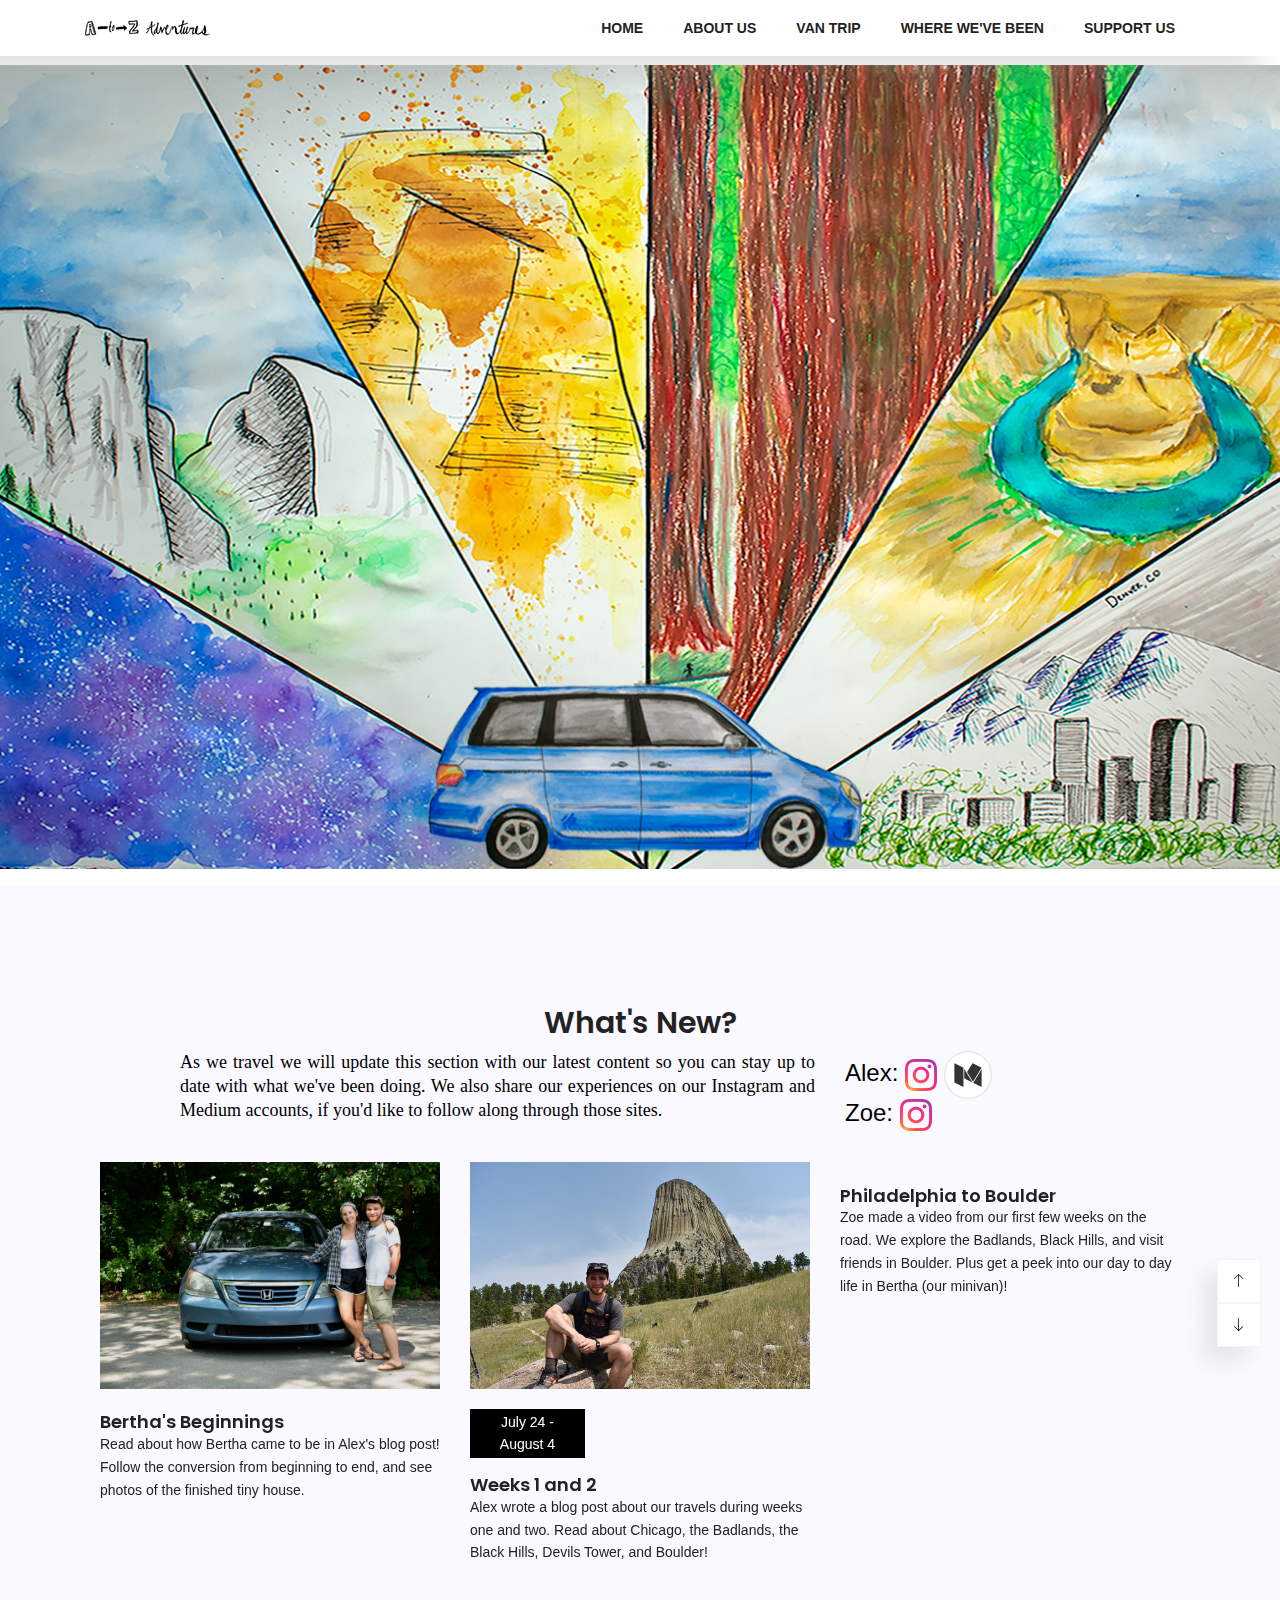
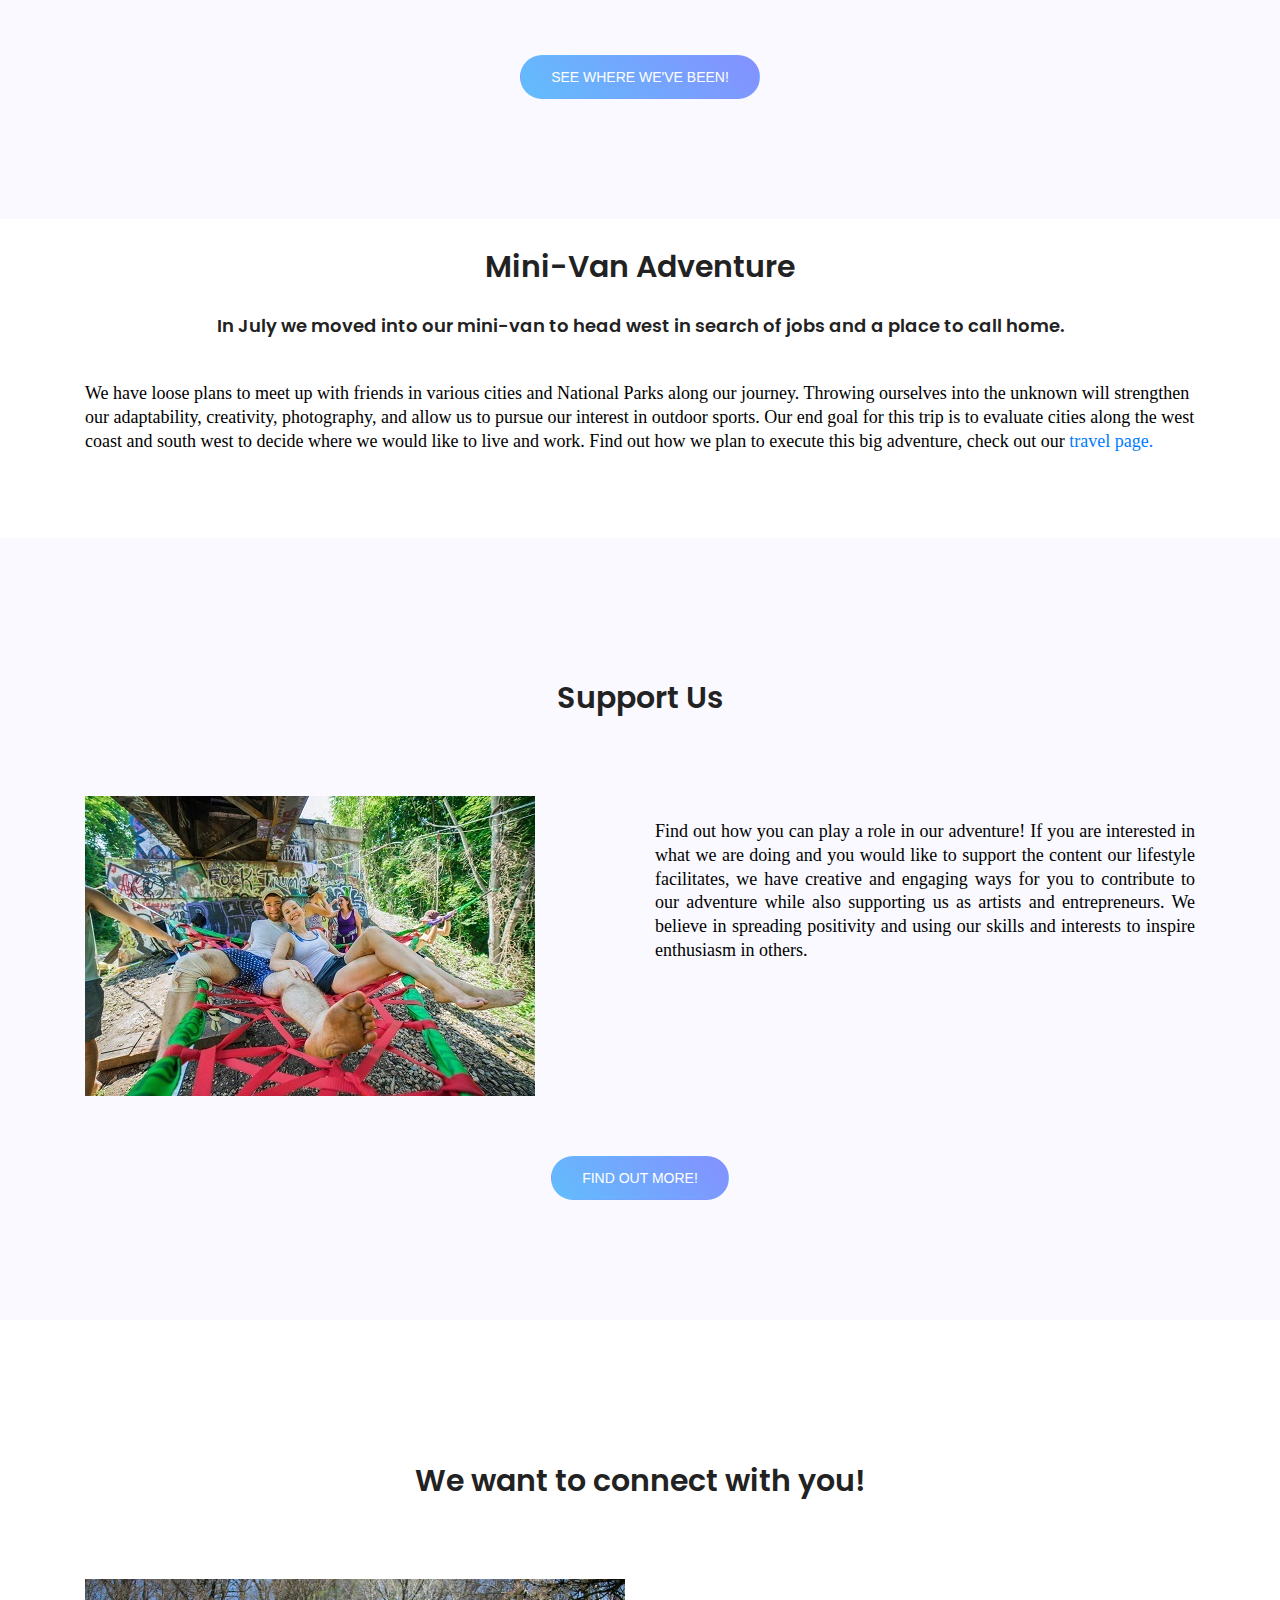
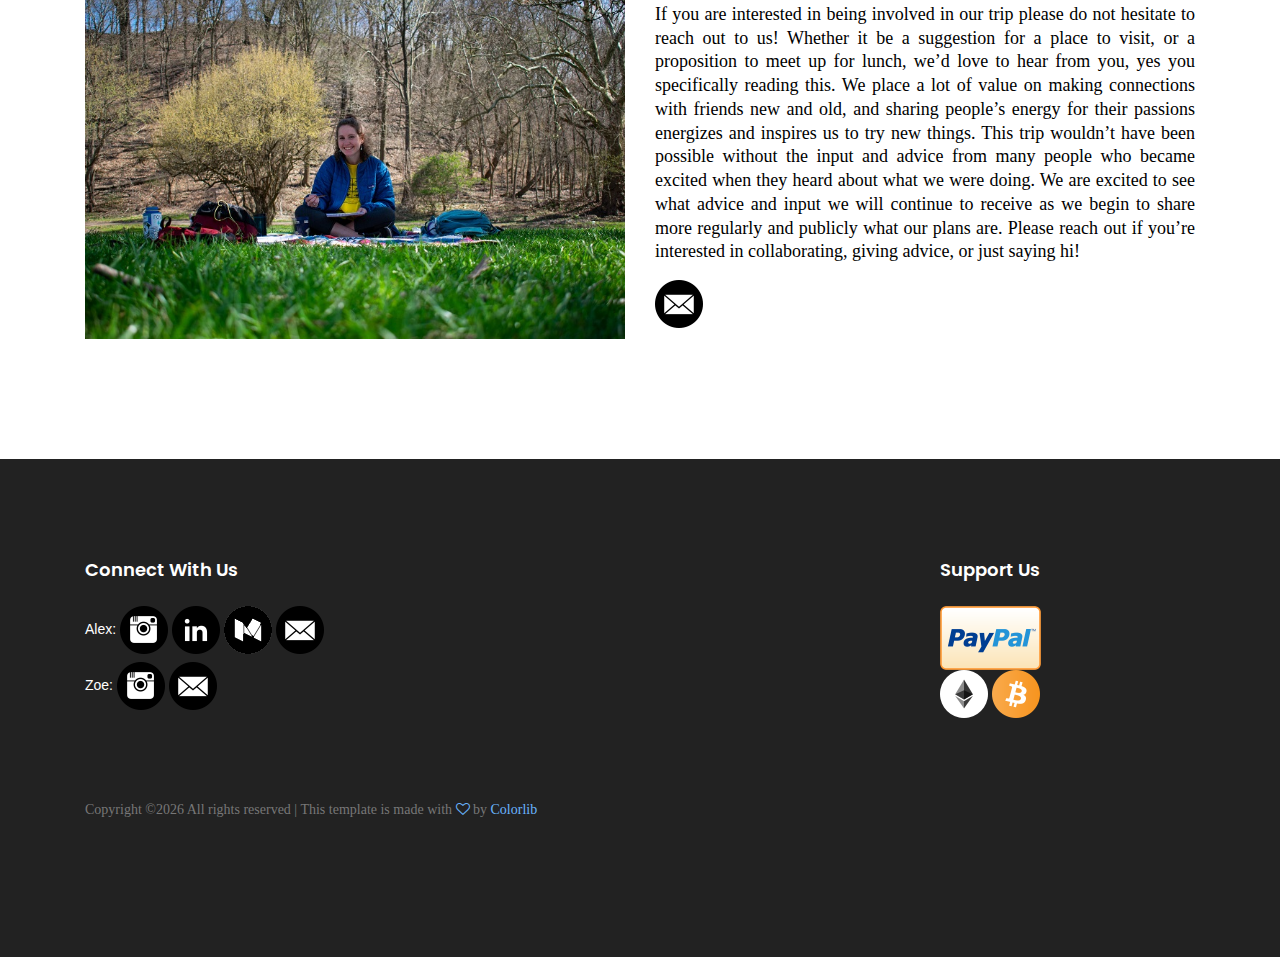
==== commit 9803d9ce: "new photos" ====
--- a/index.html
+++ b/index.html
@@ -134,15 +134,15 @@
         				<h4 class="mt-30">In July we moved into our mini-van to head west in search of jobs and a place to call home.</h4>
         			</div>
         		</div><br><br>
-        		<div class="container">
 				<div class="row justify-content-center">
+					<div class = "col-md-12">
 					<p><font size= "+1" color = "black" face = "garamond"> 
 							We have loose plans to meet up with friends in various cities and National Parks along our journey. Throwing ourselves into the unknown will strengthen our adaptability, creativity, photography, and allow us to pursue our interest in outdoor sports. Our end goal for this trip is to evaluate cities along the west coast and south west to decide where we would like to live and work. Find out how we plan to execute this big adventure, check out our <a href ="travel.html">travel page.</a></font></p>
 							<br>
 				</div></div>
 				<div class="row justify-content-center">
 					<div class = "col-md-6">
-	                    <img class="img" src="img/minivan1.jpg" alt="" width = "90%"><br><br>
+	                    <img class="img" src="img/minivan1.JPG" alt="" width = "90%"><br><br>
 	                </div>
 	                <div class = "col-md-6">
 	                    <img class="img" src="img/minivan2.JPG" alt="" width = "90%"><br><br>
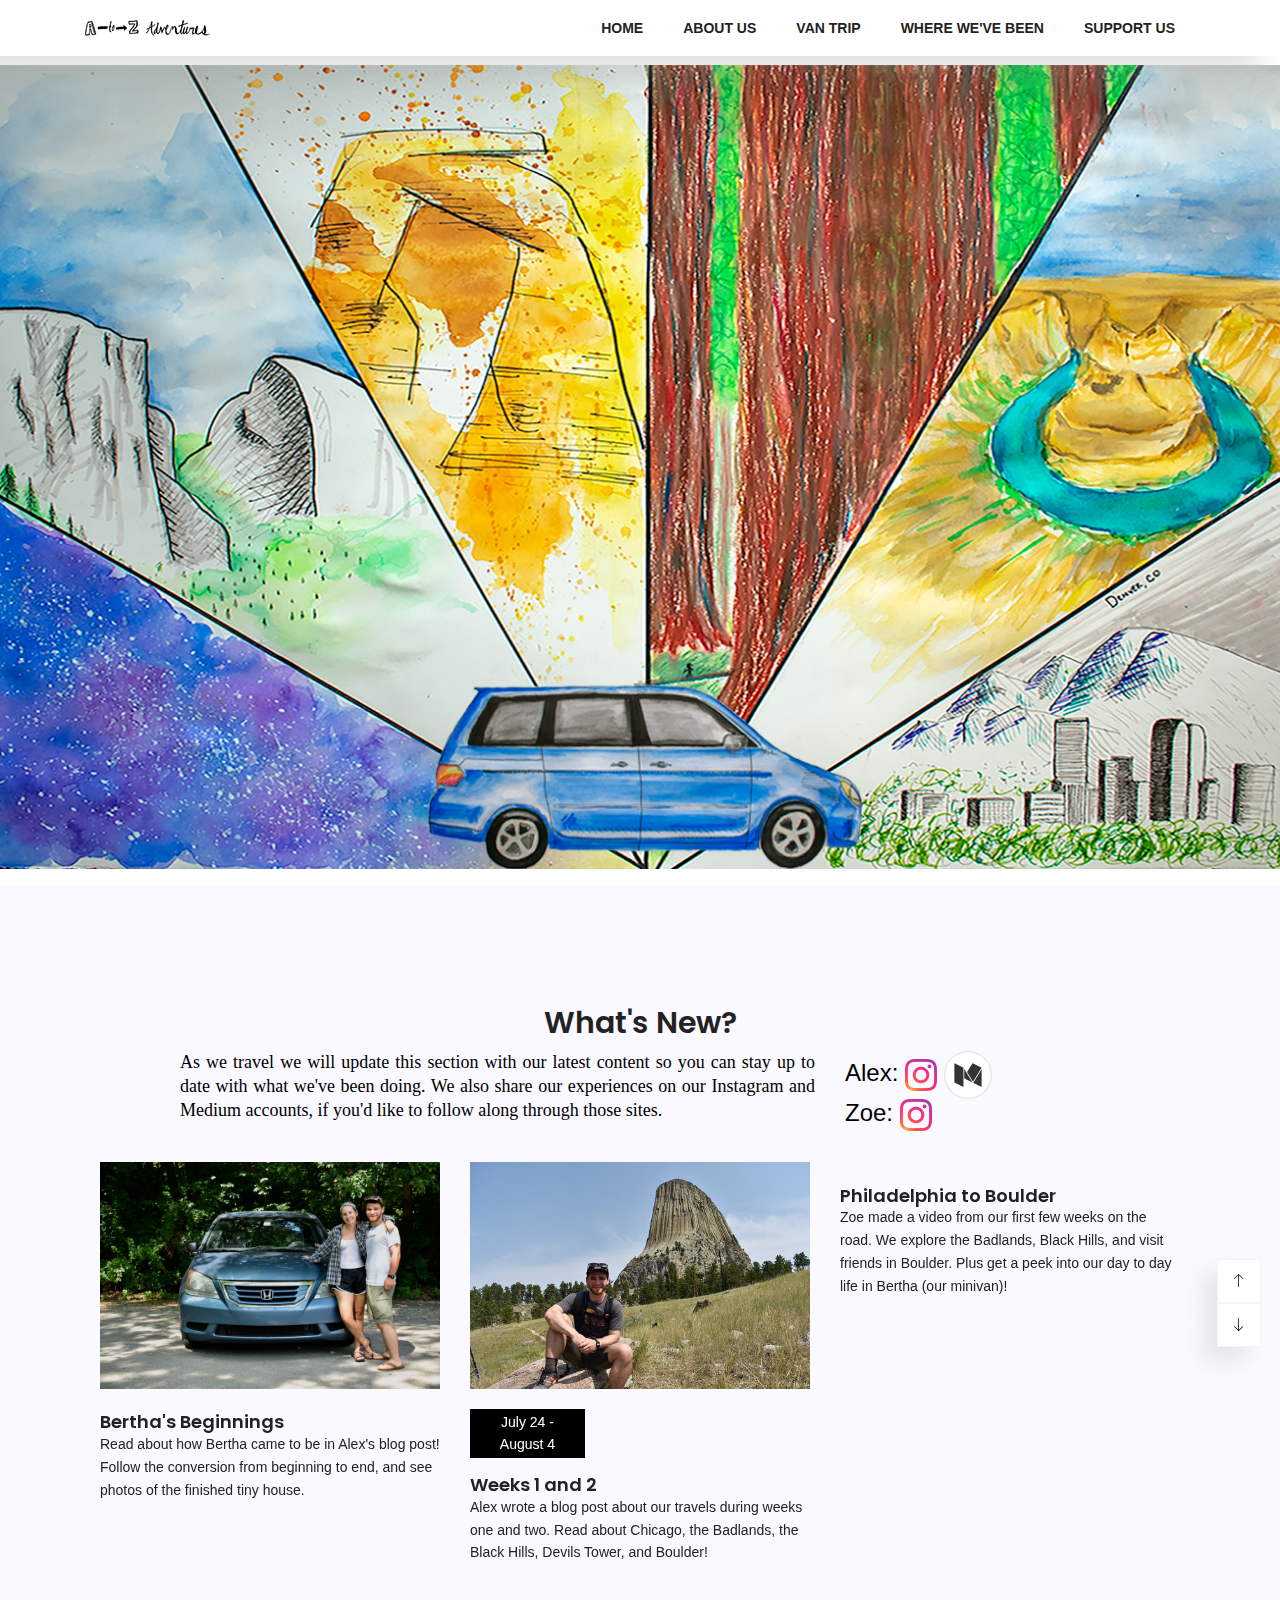
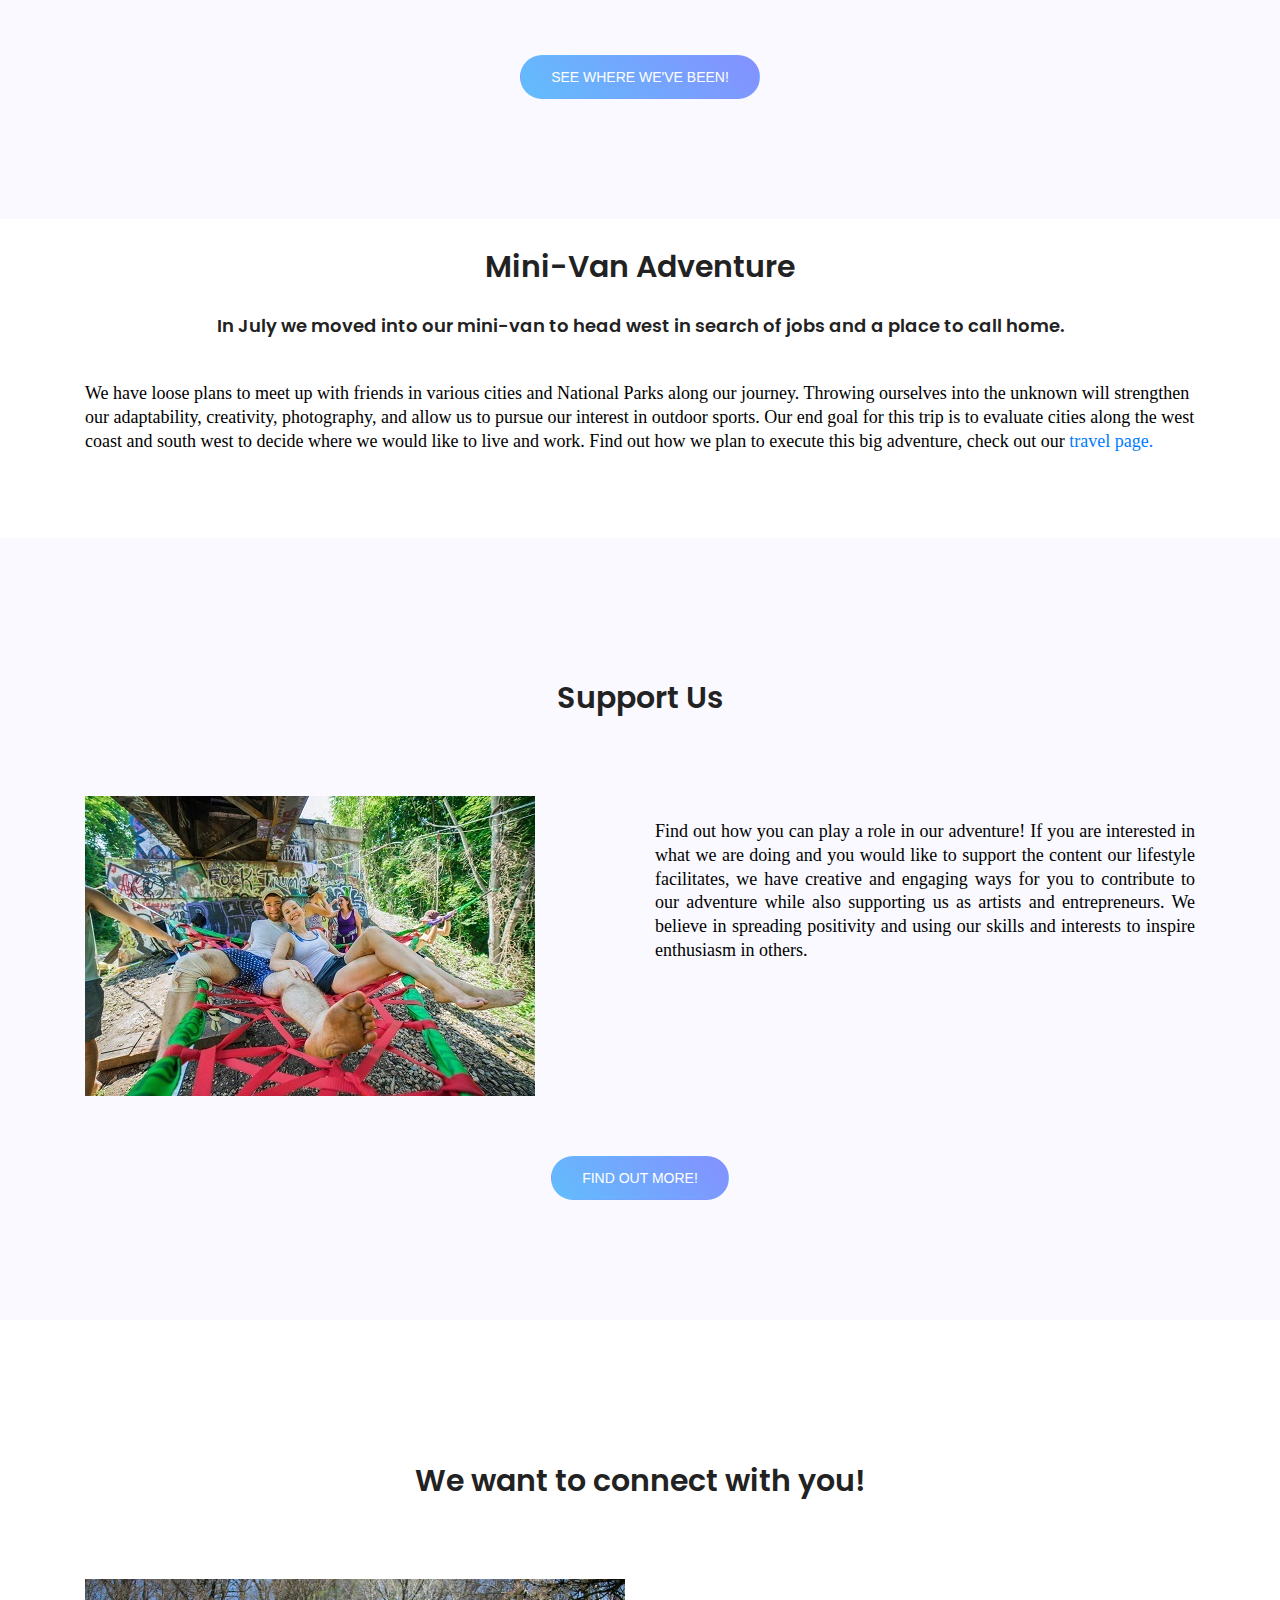
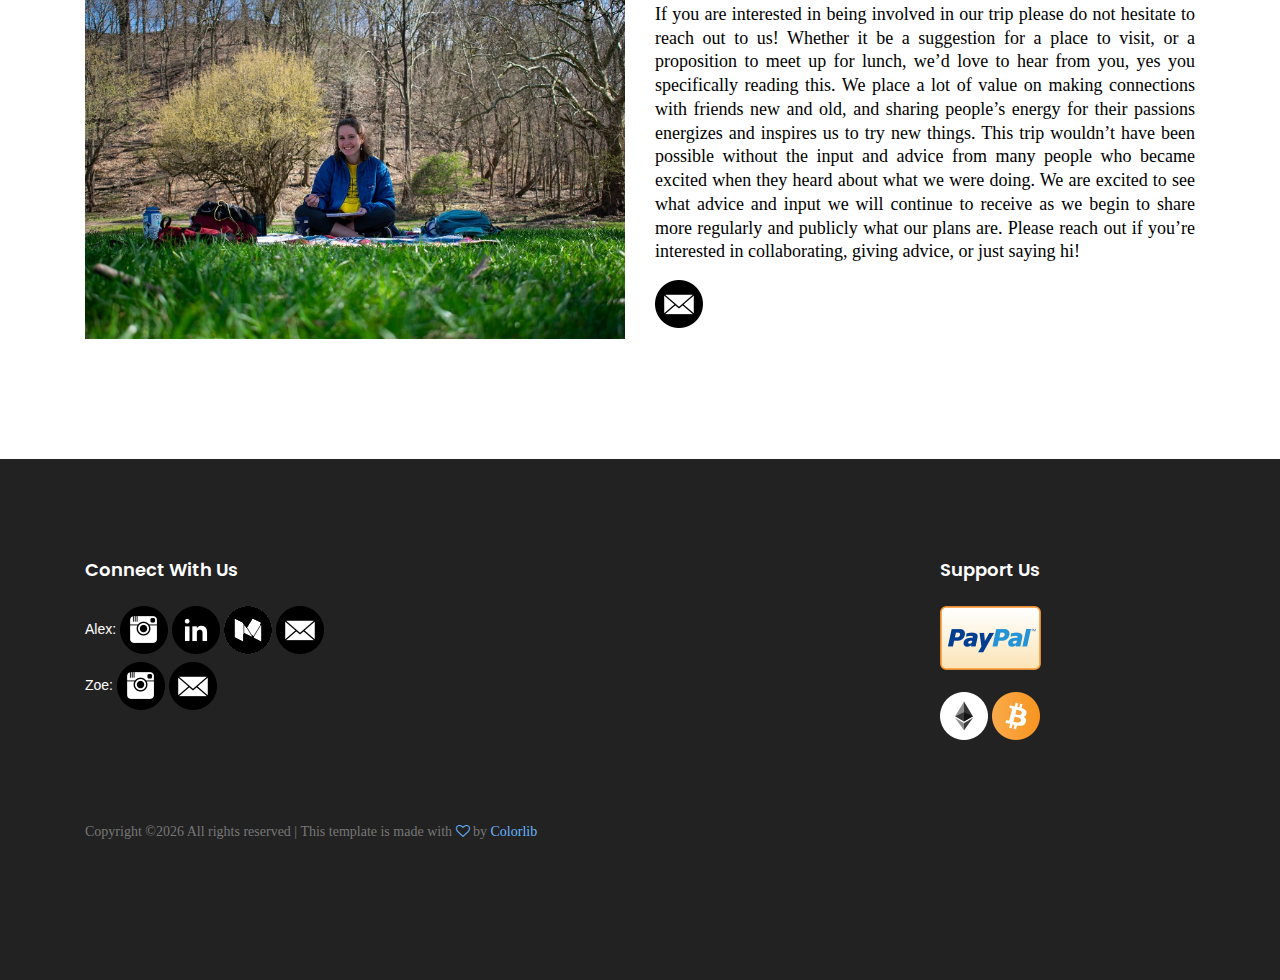
==== commit c9002c66: "new photos" ====
--- a/index.html
+++ b/index.html
@@ -280,7 +280,7 @@
                             <div class="single-footer-widget">
                                 <h6>Support Us</h6>
                                 <ul class="footer-nav">
-                                	<a href="https://www.paypal.com/donate/?token=mMUt5bov7jjJIGexguRD5CspM-aU7UyEkJQNIdbCUFpjG_N5rMXppY_jPyRnfQ0kP1ghtG&country.x=US&locale.x=US"><img src="img/paypal.png"></a><br>
+                                	<a href="https://www.paypal.com/donate/?token=mMUt5bov7jjJIGexguRD5CspM-aU7UyEkJQNIdbCUFpjG_N5rMXppY_jPyRnfQ0kP1ghtG&country.x=US&locale.x=US"><img src="img/paypal.png"></a><br><br>
                                 	<a href="img/ethloc.jpg"><img src="img/ether.png"></a>
                                 	<a href="img/btcloc.jpg"><img src="img/bitcoin.png"></a>
                                     <!--<form action="https://www.paypal.com/cgi-bin/webscr" method="post" target="_top">
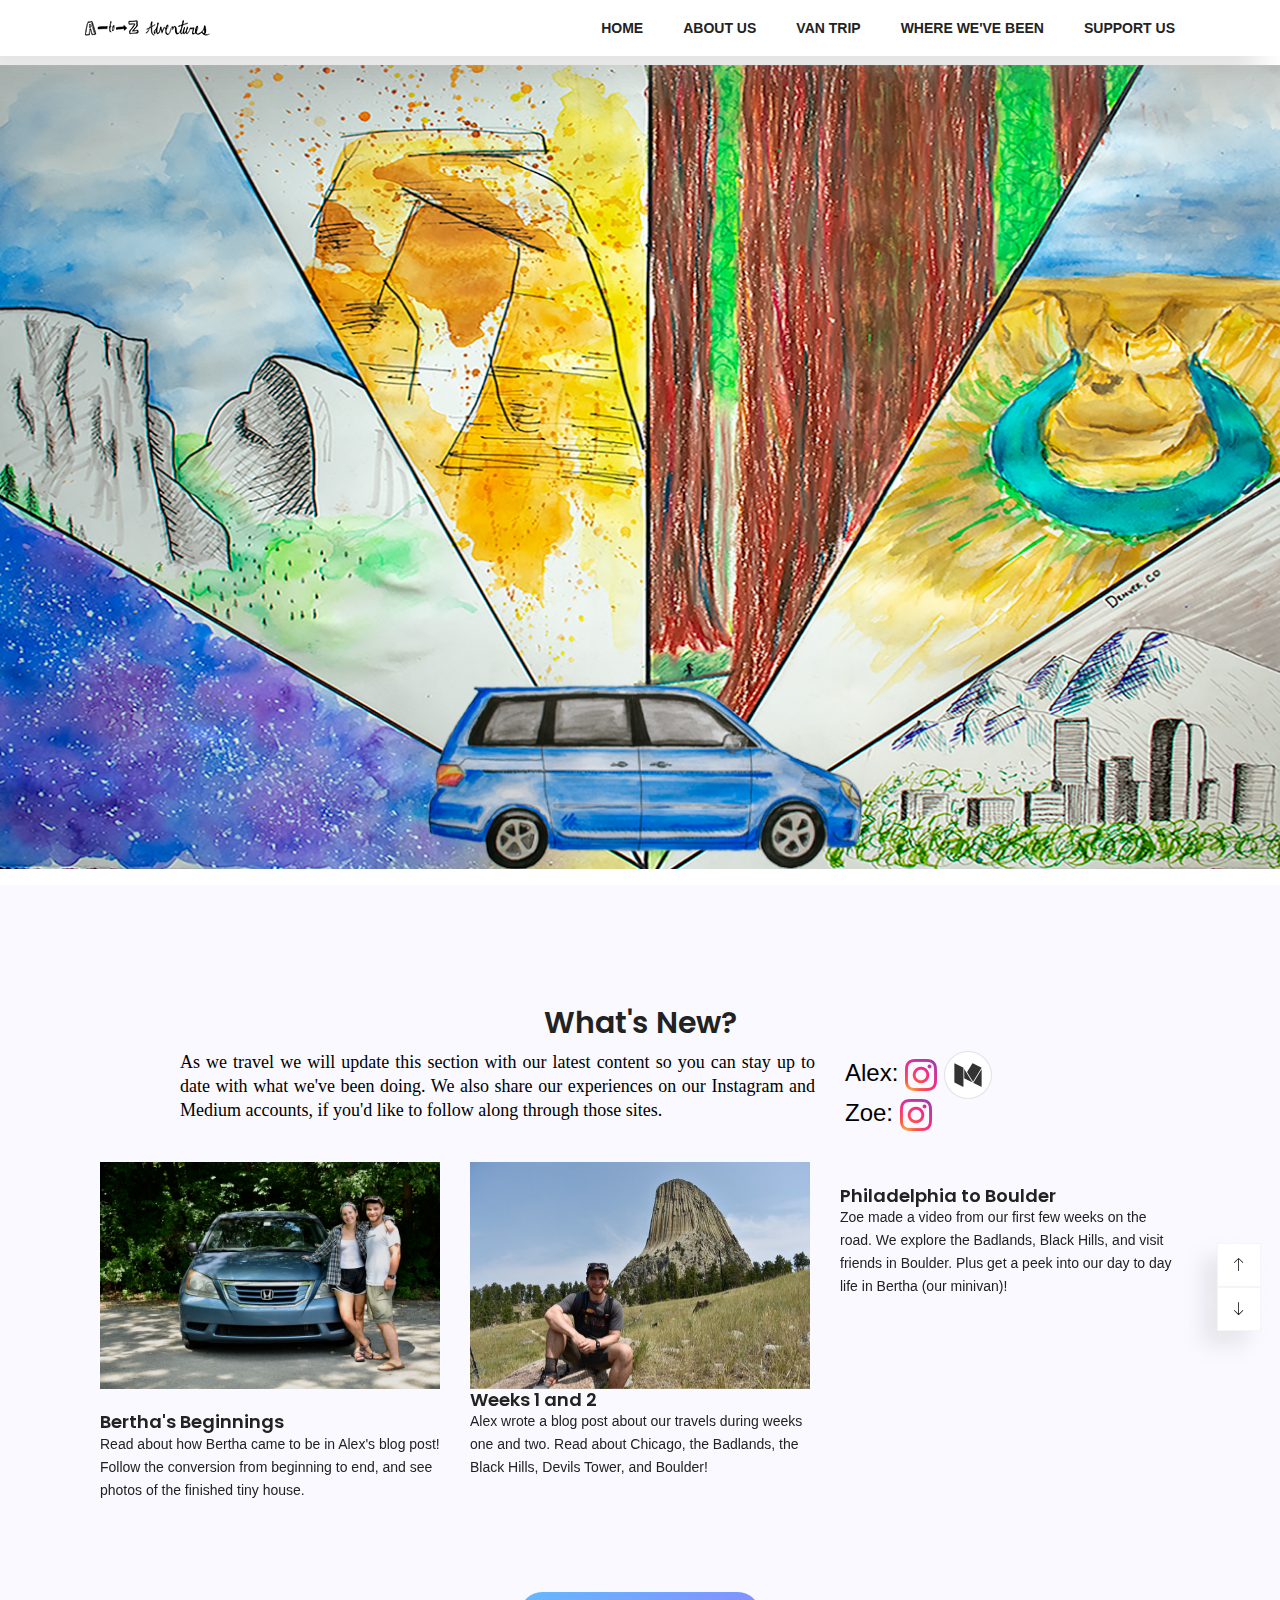
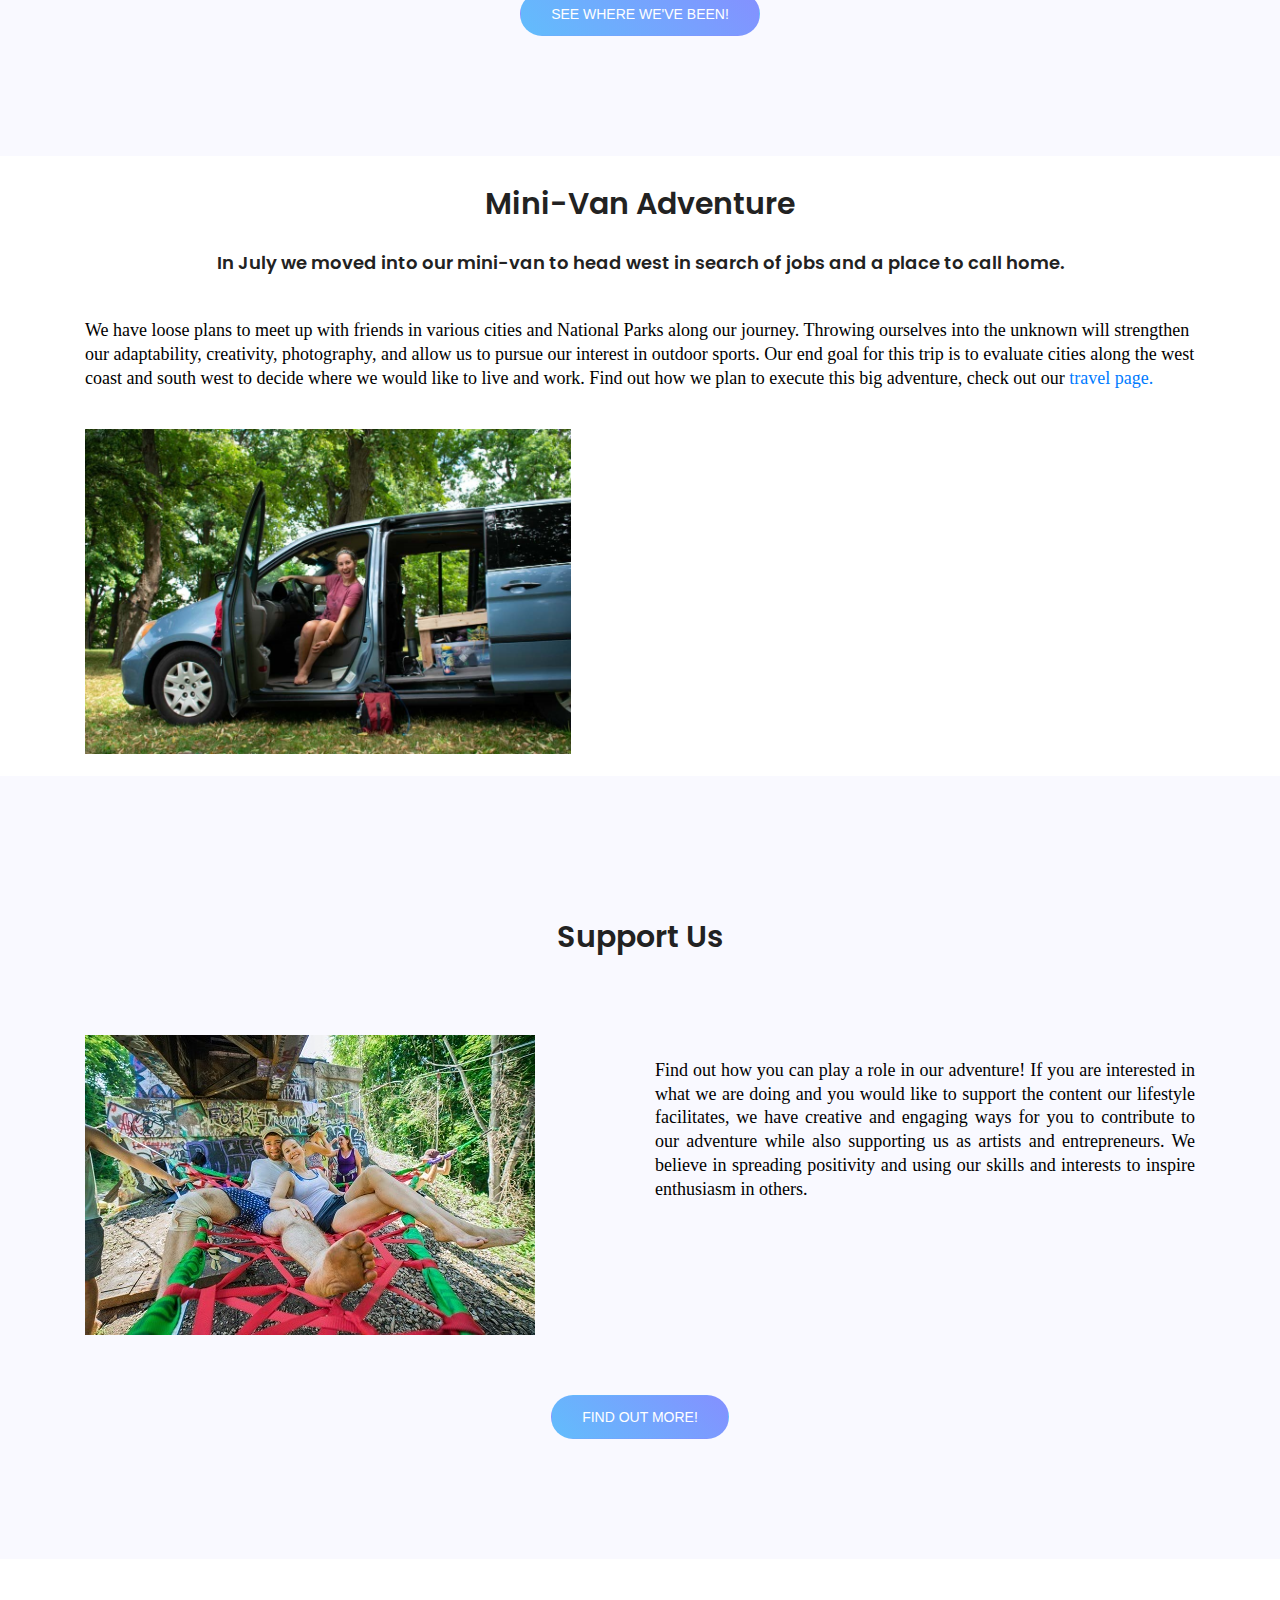
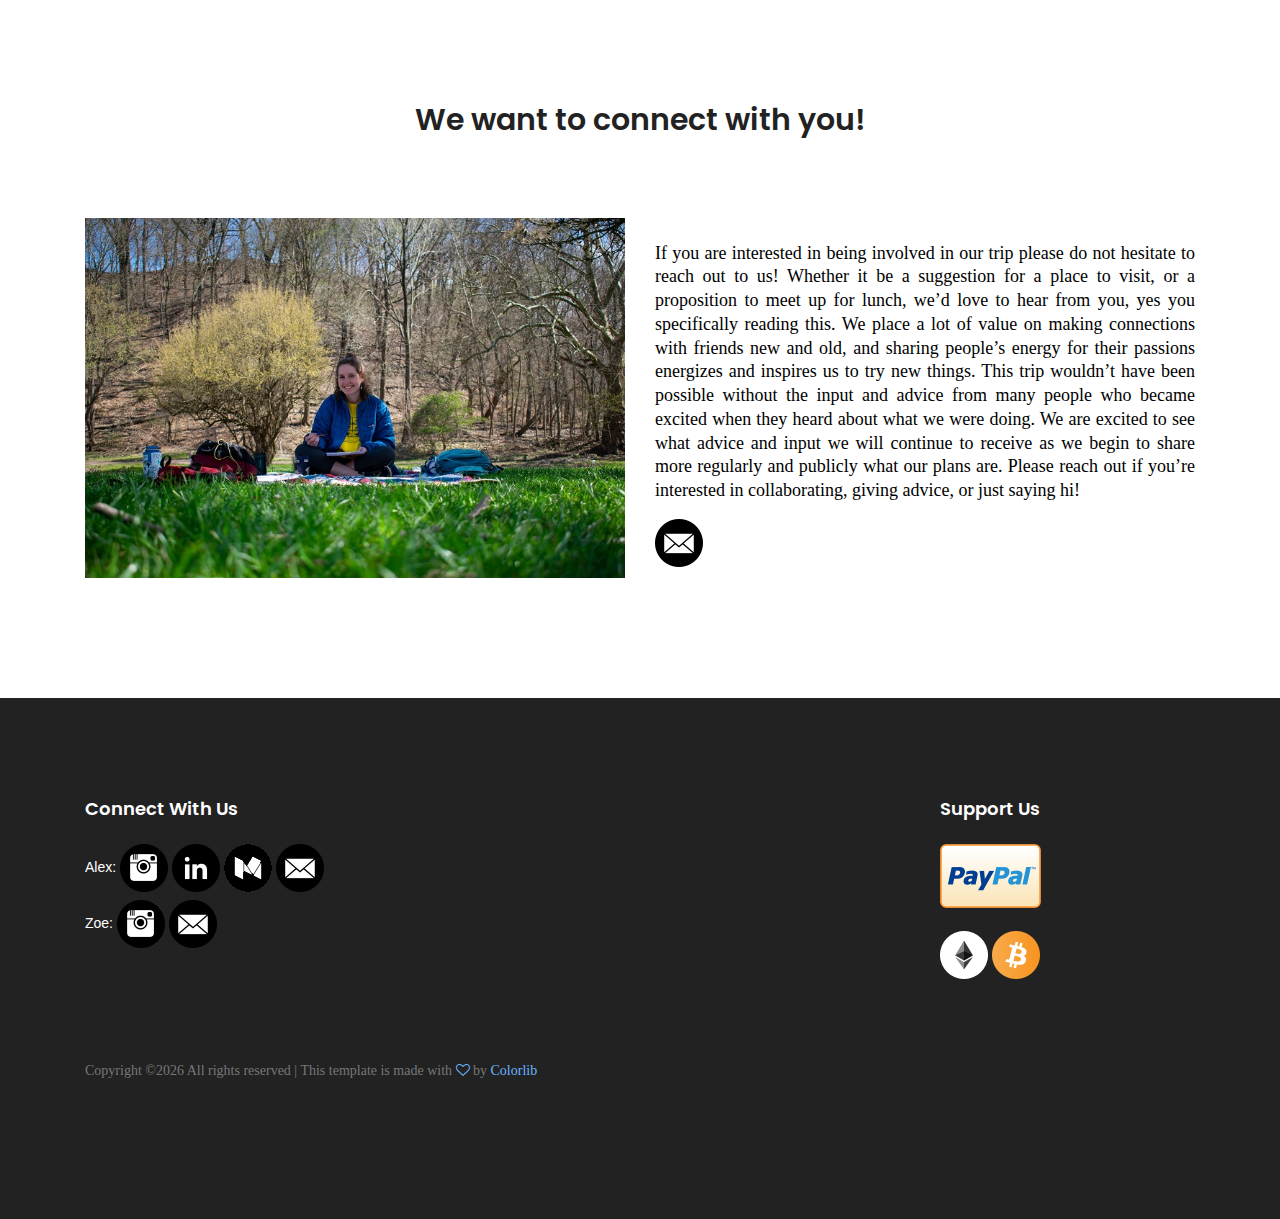
==== commit 1da03566: "new photos" ====
--- a/index.html
+++ b/index.html
@@ -105,7 +105,6 @@
 						</div>
 						<div class="item single-cat">
 							<a href="https://medium.com/@jaw224p/van-update-1-weeks-1-2-51c8c68db2a1"><img src="img/Devilstower.JPG" alt="" >
-							<p class="date">July 24 - August 4</p>
 							<h4>Weeks 1 and 2</h4>
 							<p>Alex wrote a blog post about our travels during weeks one and two. Read about Chicago, the Badlands, the Black Hills, Devils Tower, and Boulder!</p></a>
 						</div>
@@ -142,7 +141,7 @@
 				</div></div>
 				<div class="row justify-content-center">
 					<div class = "col-md-6">
-	                    <img class="img" src="img/minivan1.JPG" alt="" width = "90%"><br><br>
+	                    <img class="img" src="img/minivan1.jpg" alt="" width = "90%"><br><br>
 	                </div>
 	                <div class = "col-md-6">
 	                    <img class="img" src="img/minivan2.JPG" alt="" width = "90%"><br><br>
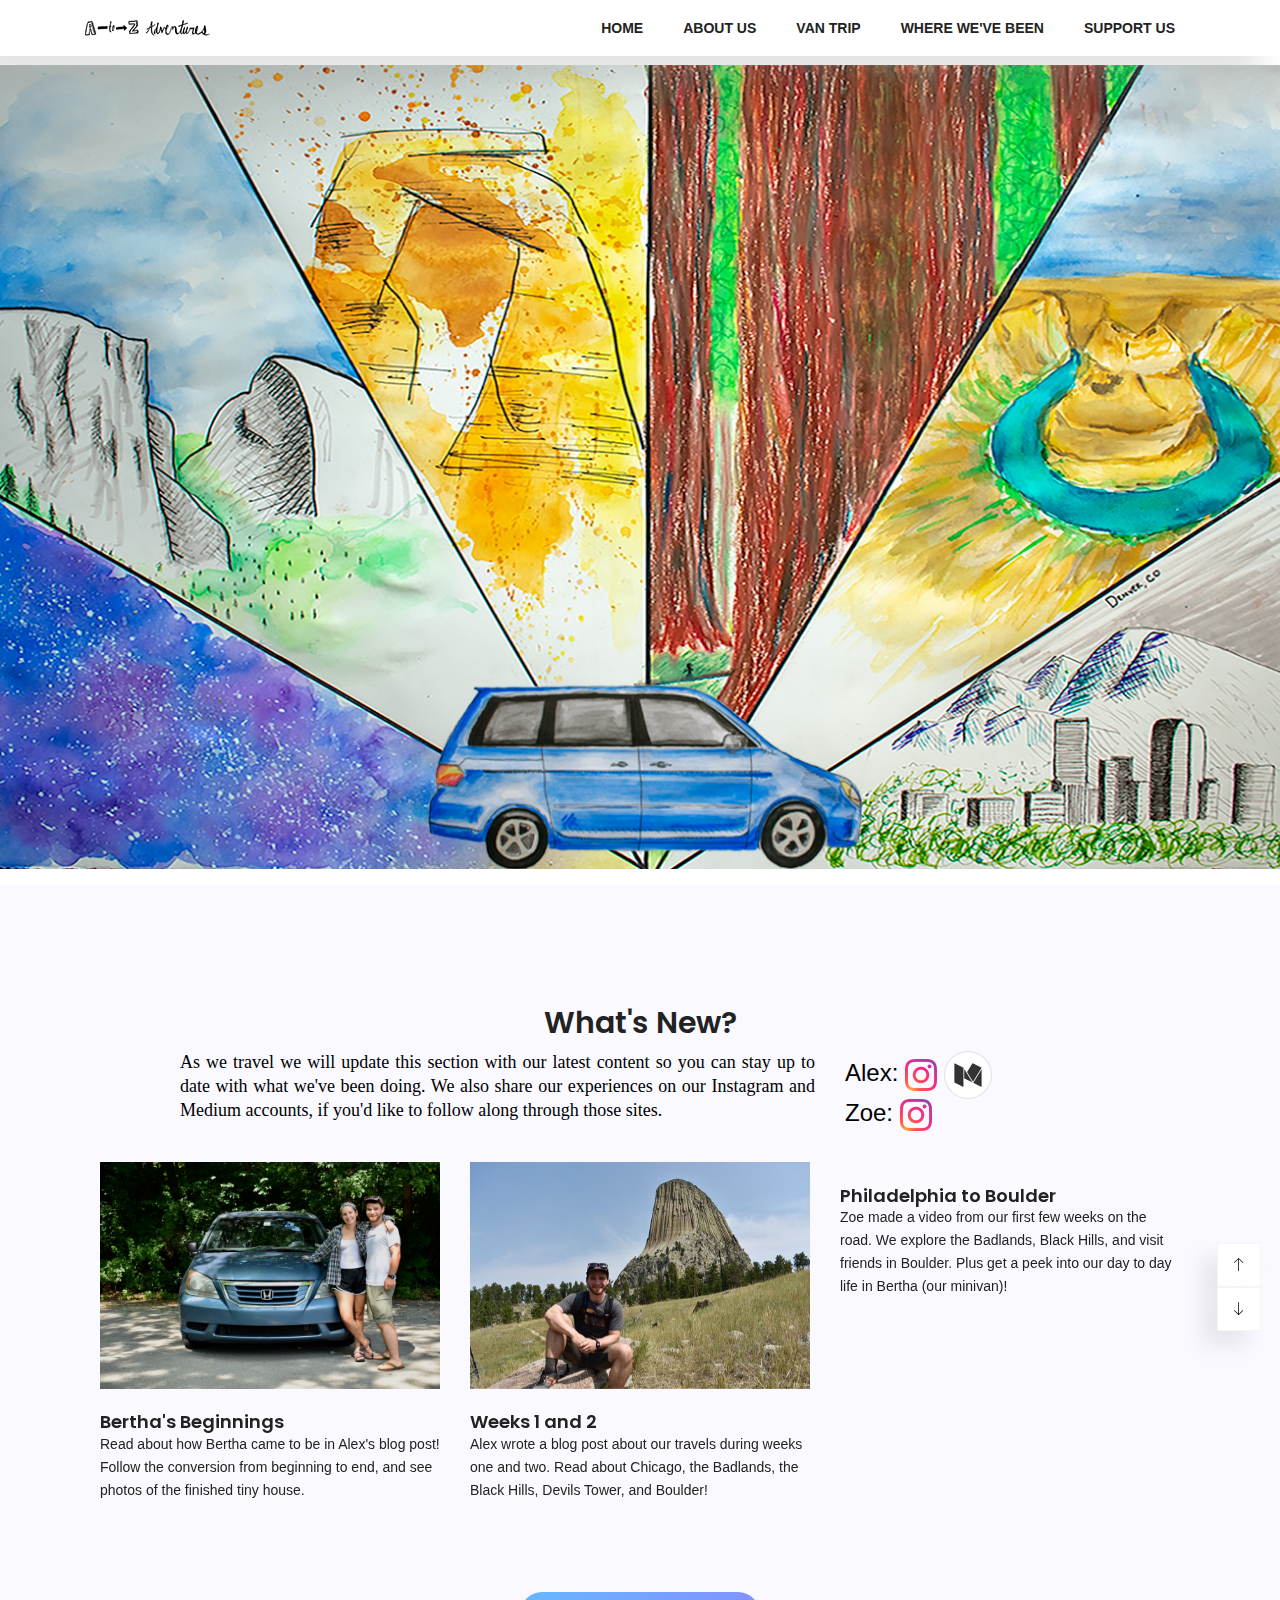
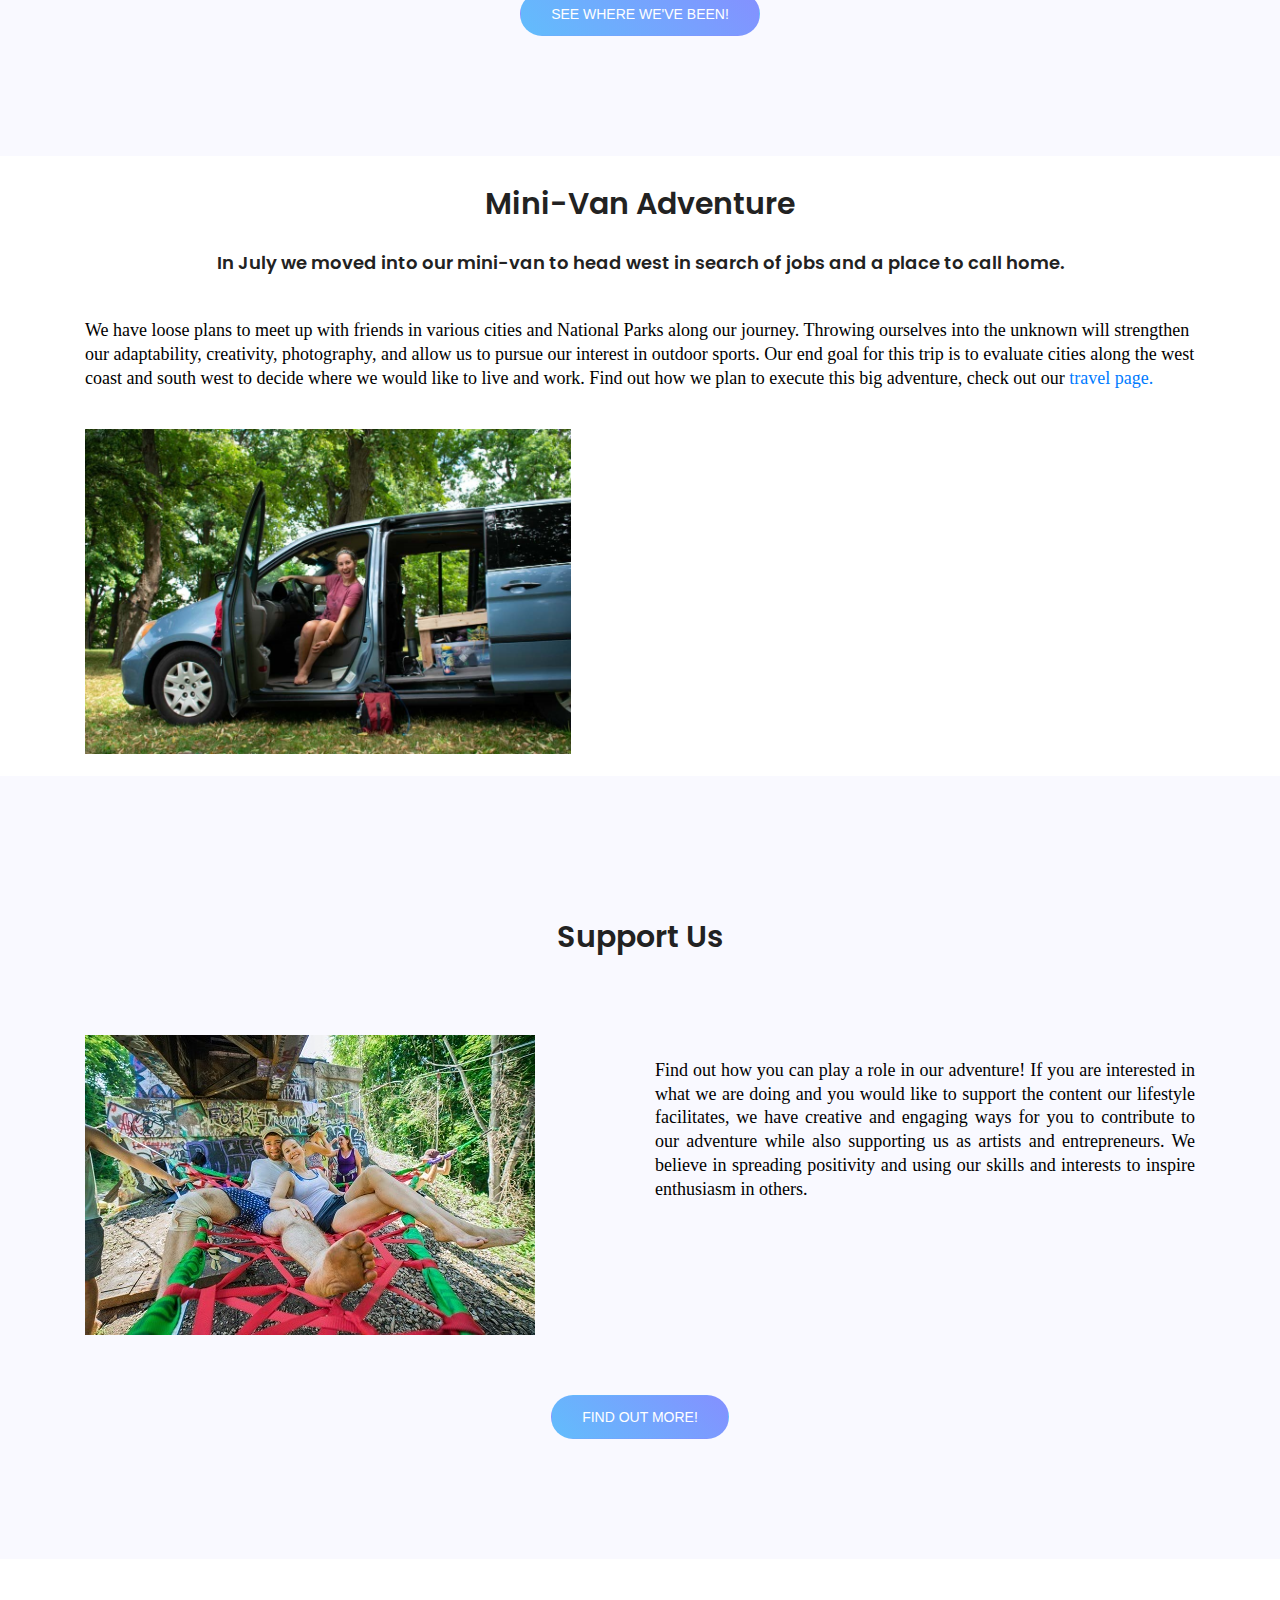
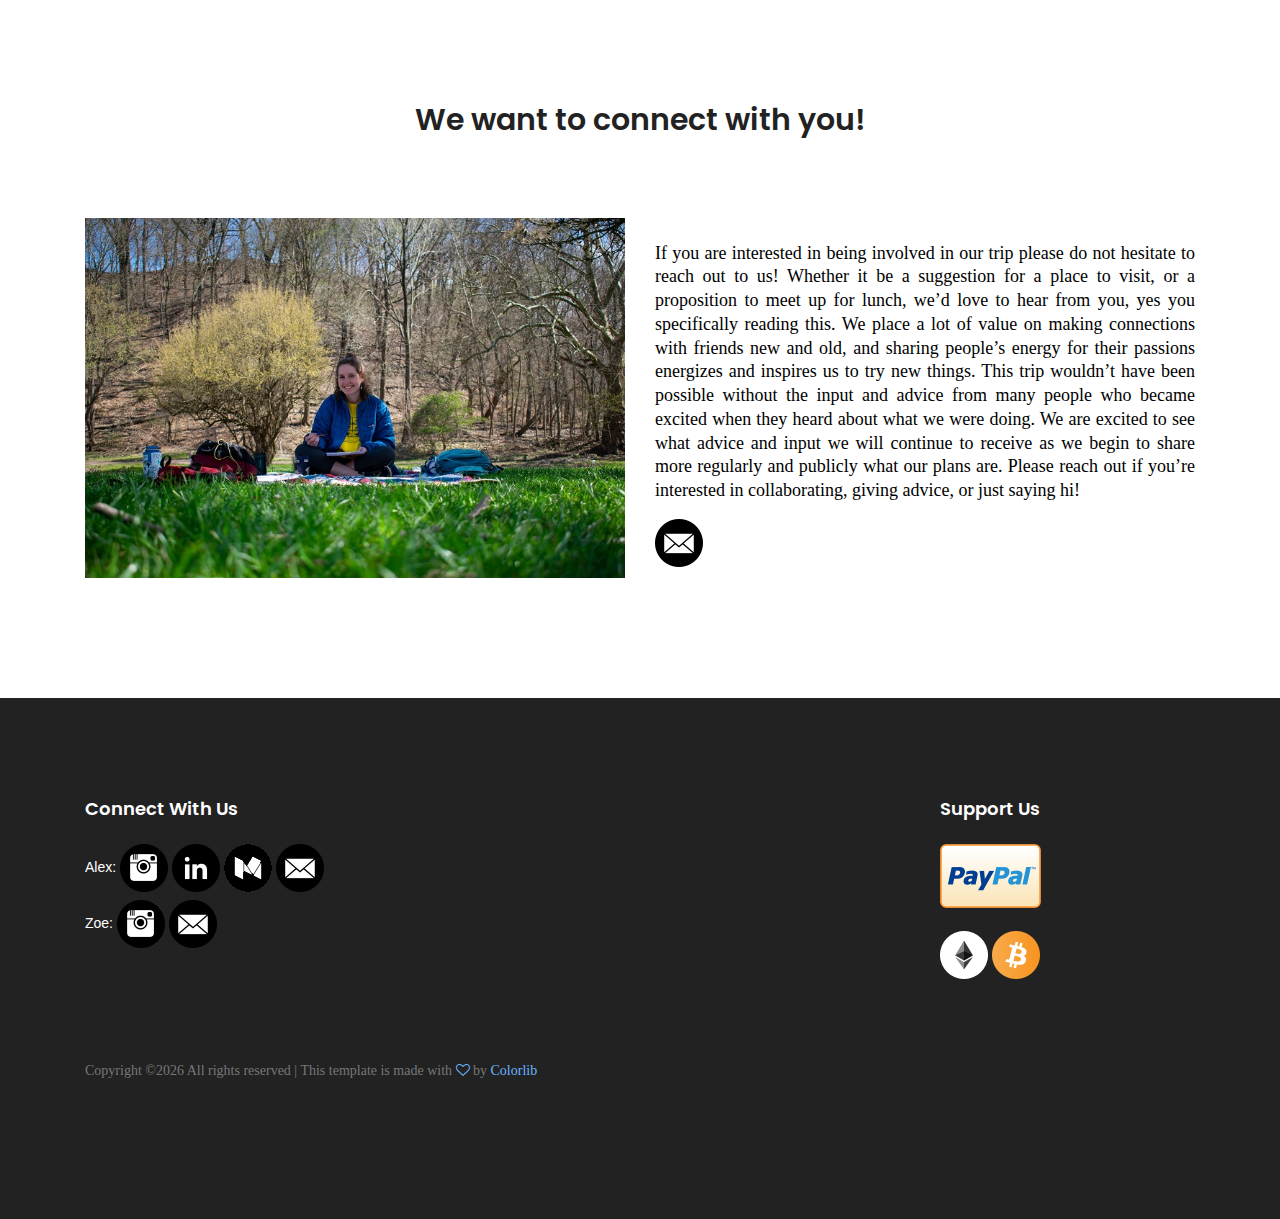
==== commit f940ac8d: "new photos" ====
--- a/index.html
+++ b/index.html
@@ -104,7 +104,7 @@
 							<p>Read about how Bertha came to be in Alex's blog post! Follow the conversion from beginning to end, and see photos of the finished tiny house.</p></a>
 						</div>
 						<div class="item single-cat">
-							<a href="https://medium.com/@jaw224p/van-update-1-weeks-1-2-51c8c68db2a1"><img src="img/Devilstower.JPG" alt="" >
+							<a href="https://medium.com/@jaw224p/van-update-1-weeks-1-2-51c8c68db2a1"><img src="img/Devilstower.JPG" alt="" ><br>
 							<h4>Weeks 1 and 2</h4>
 							<p>Alex wrote a blog post about our travels during weeks one and two. Read about Chicago, the Badlands, the Black Hills, Devils Tower, and Boulder!</p></a>
 						</div>
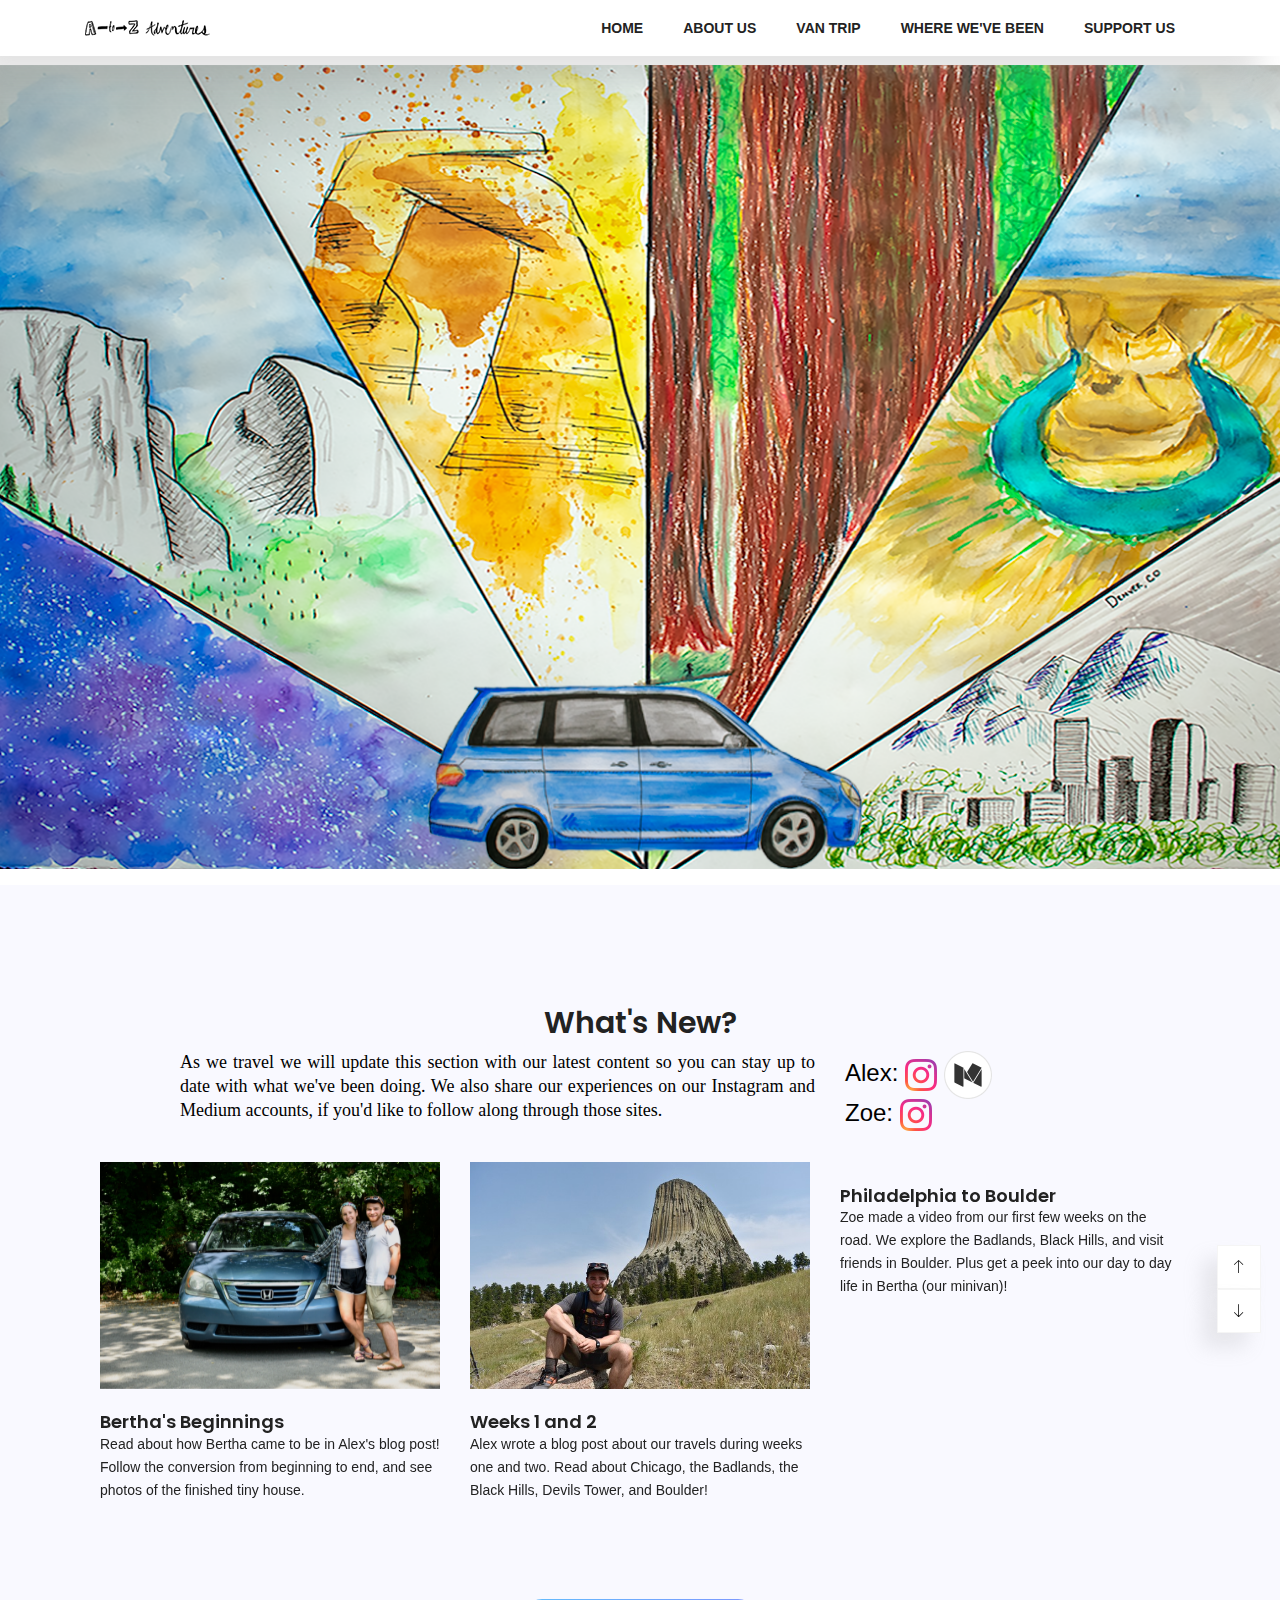
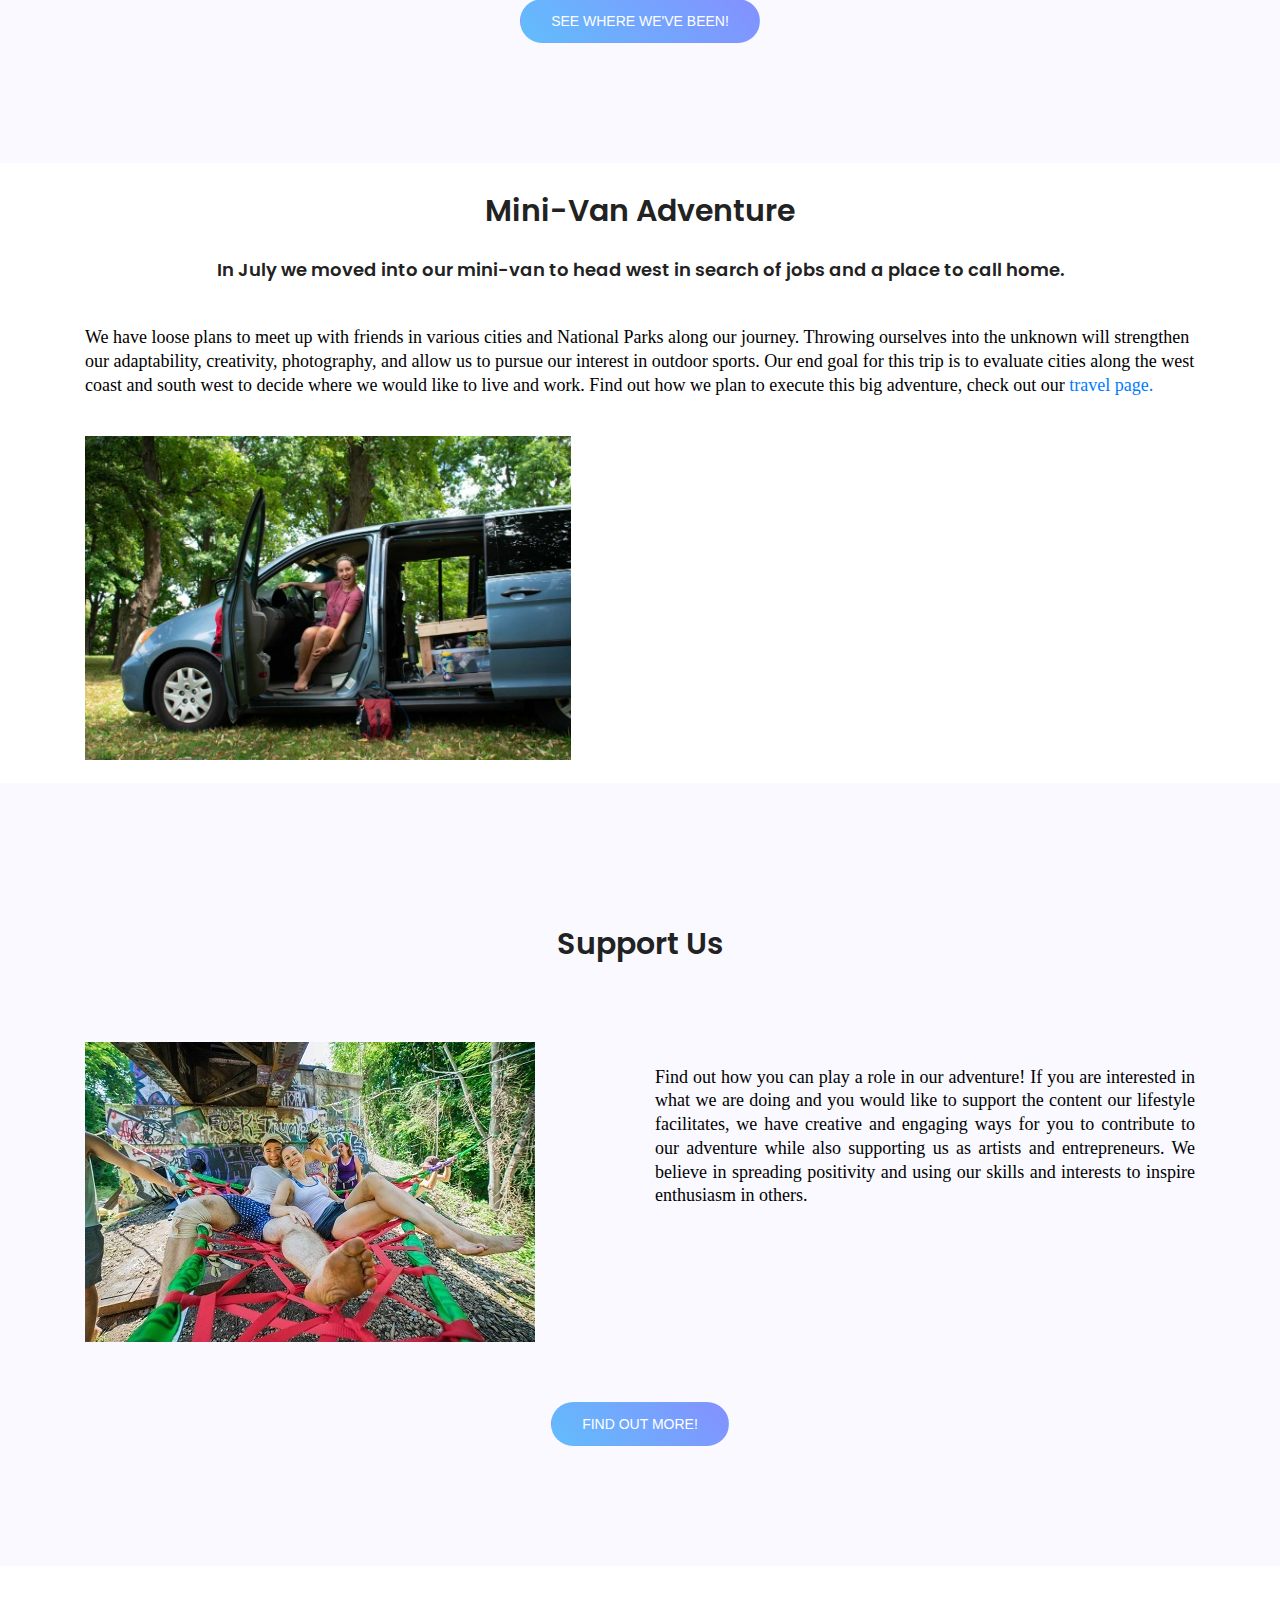
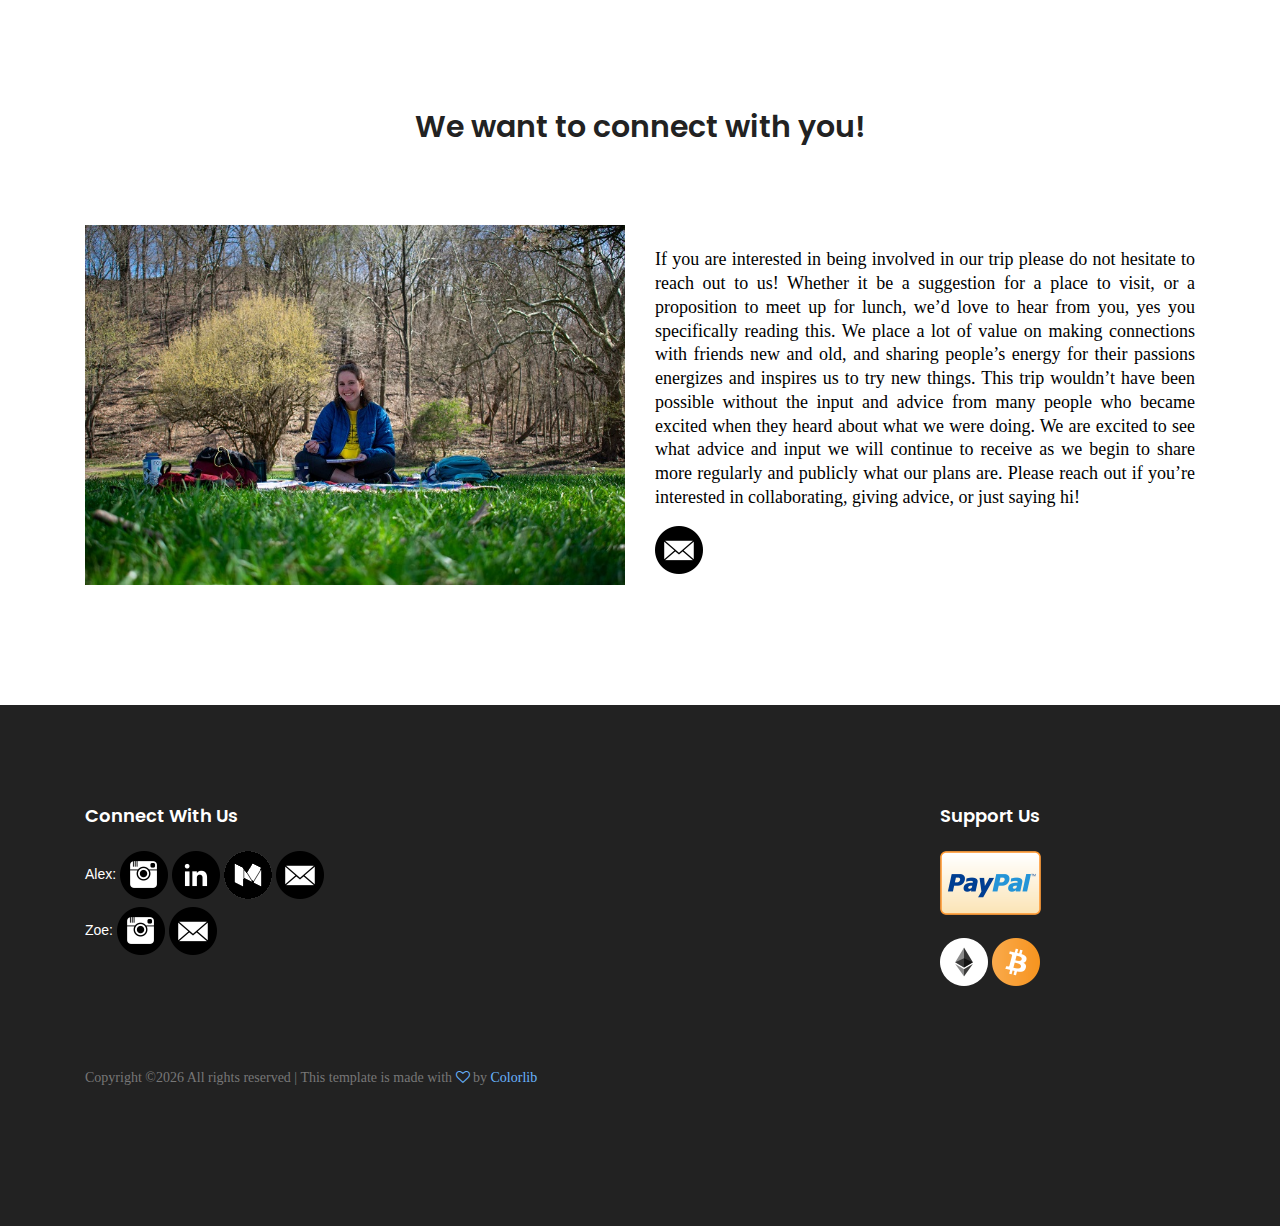
==== commit 66953d38: "update to where we've been" ====
--- a/index.html
+++ b/index.html
@@ -113,6 +113,12 @@
 							<!--<p class="date">August 10-12</p>-->
 							<h4>Philadelphia to Boulder</h4>
 							<p>Zoe made a video from our first few weeks on the road. We explore the Badlands, Black Hills, and visit friends in Boulder. Plus get a peek into our day to day life in Bertha (our minivan)!</a></p>
+						</div>
+						<div class="item single-cat">
+							<a href="https://medium.com/@jaw224p/van-life-in-lake-tahoe-my-day-in-squaw-valley-28f974e39950"><img src="img/squaw.jpg" alt="" width = "30%"><br>
+							<!--<p class="date">August 10-12</p>-->
+							<h4>Our Day in Lake Tahoe</h4>
+							<p>Alex's dad is a huge fan of Lake Tahoe and was ecstatic for us to visit. He suggested checking out Squaw Valley for its great views. Alex wrote an hour by hour blog aout the day. Read it here!</a></p>
 						</div>							
 					</div>
 					<div class="row d-flex justify-content-center">
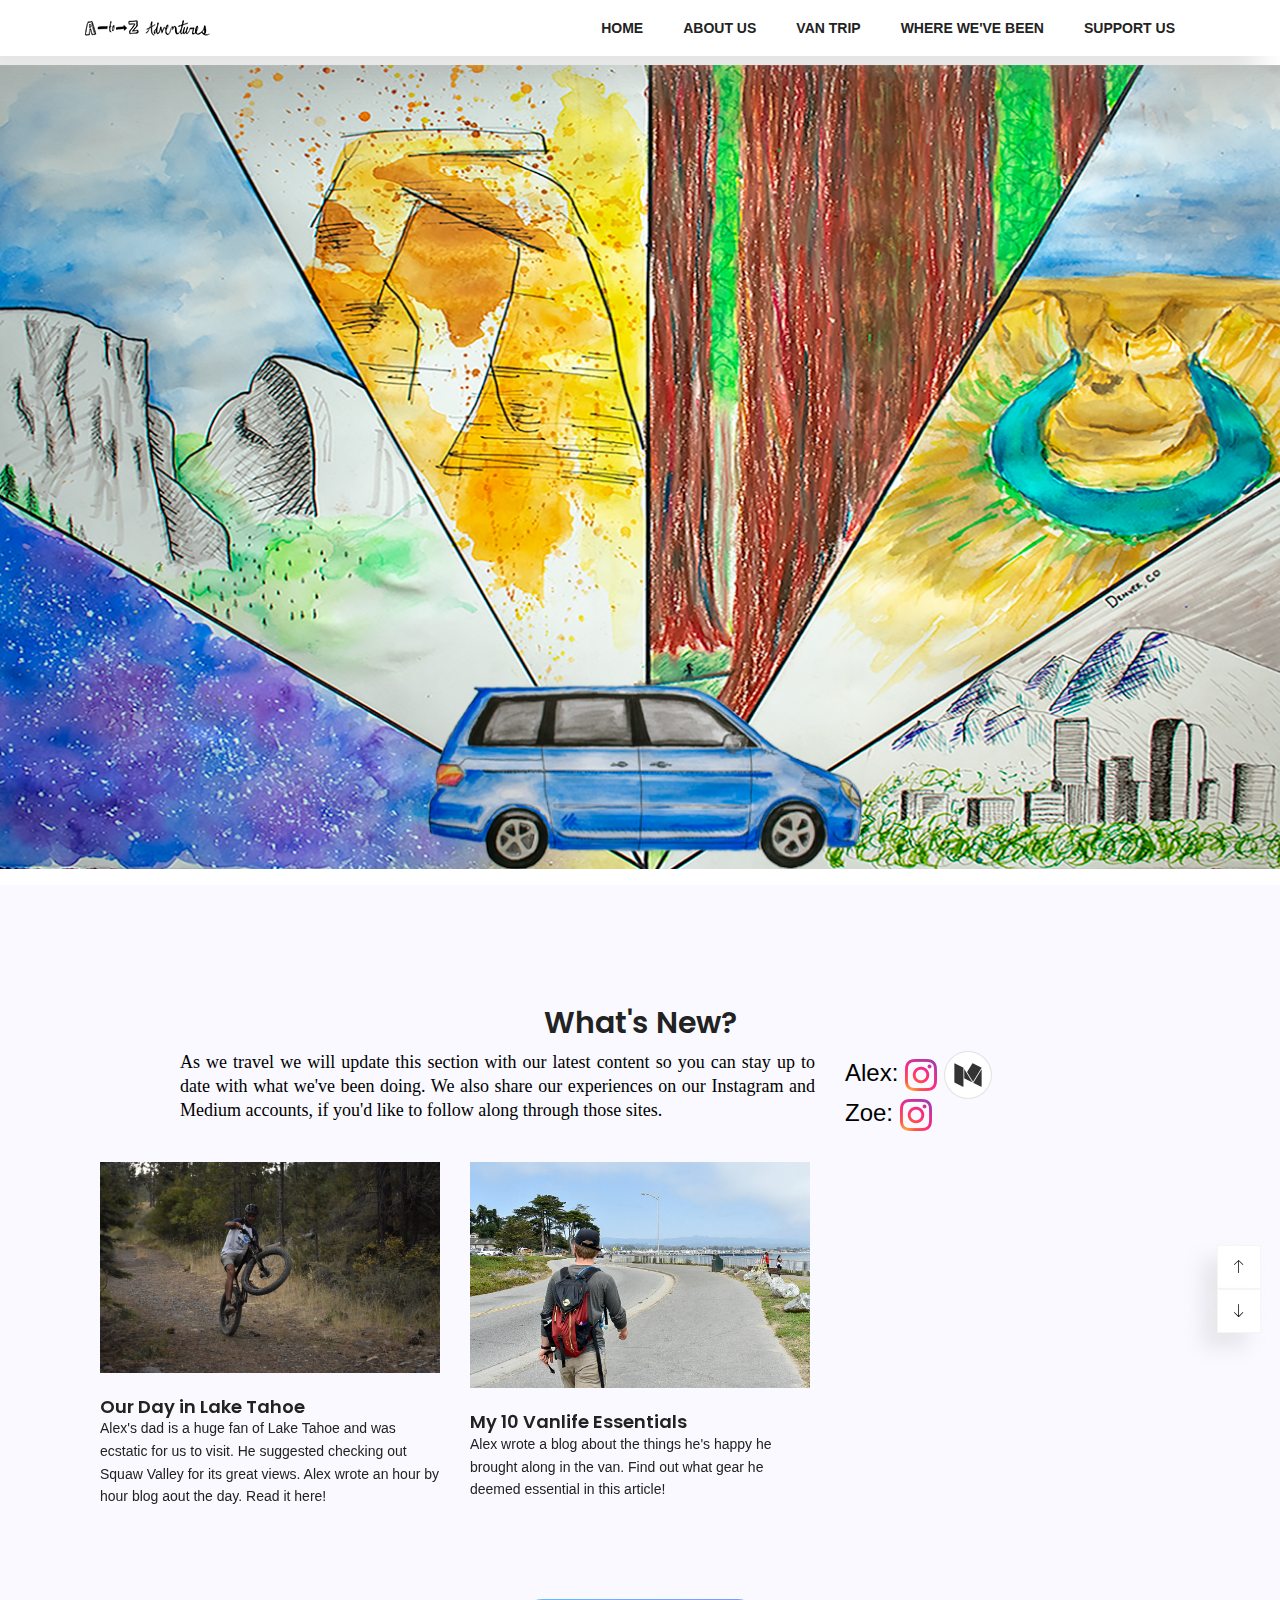
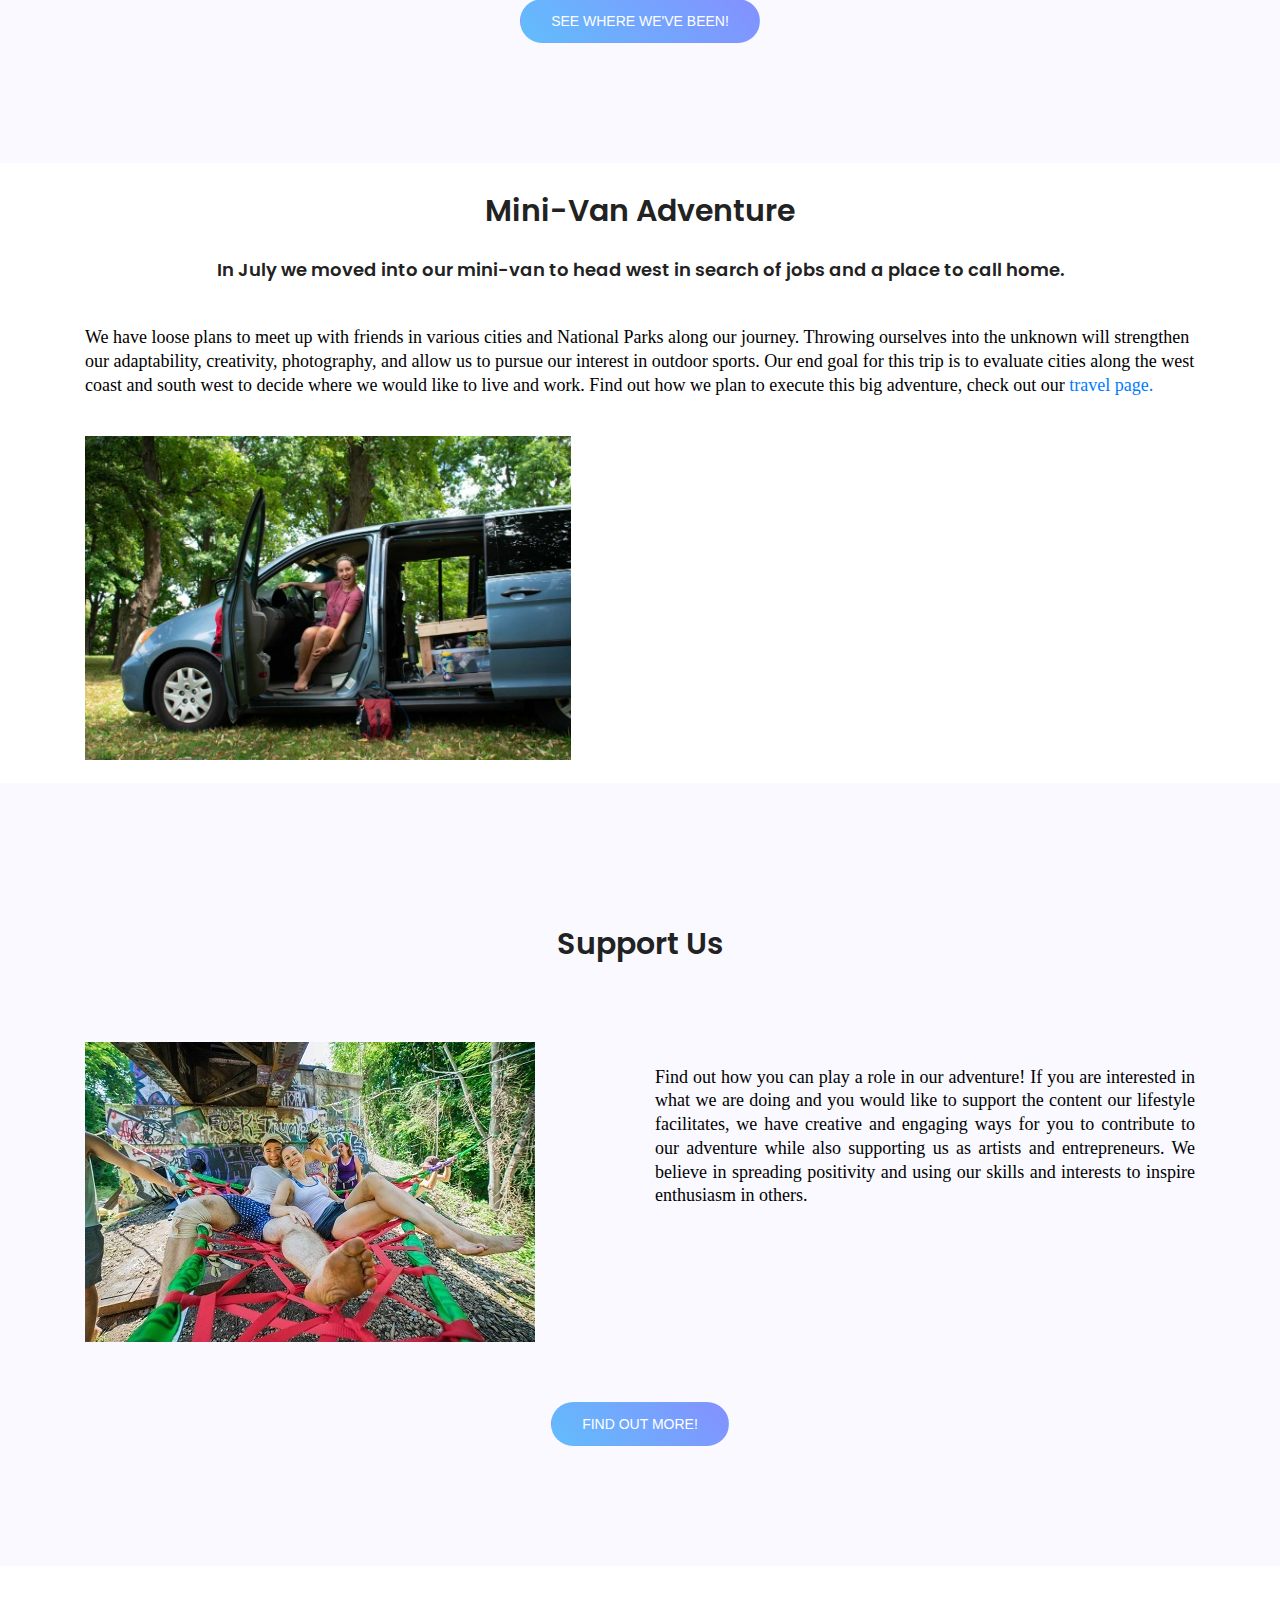
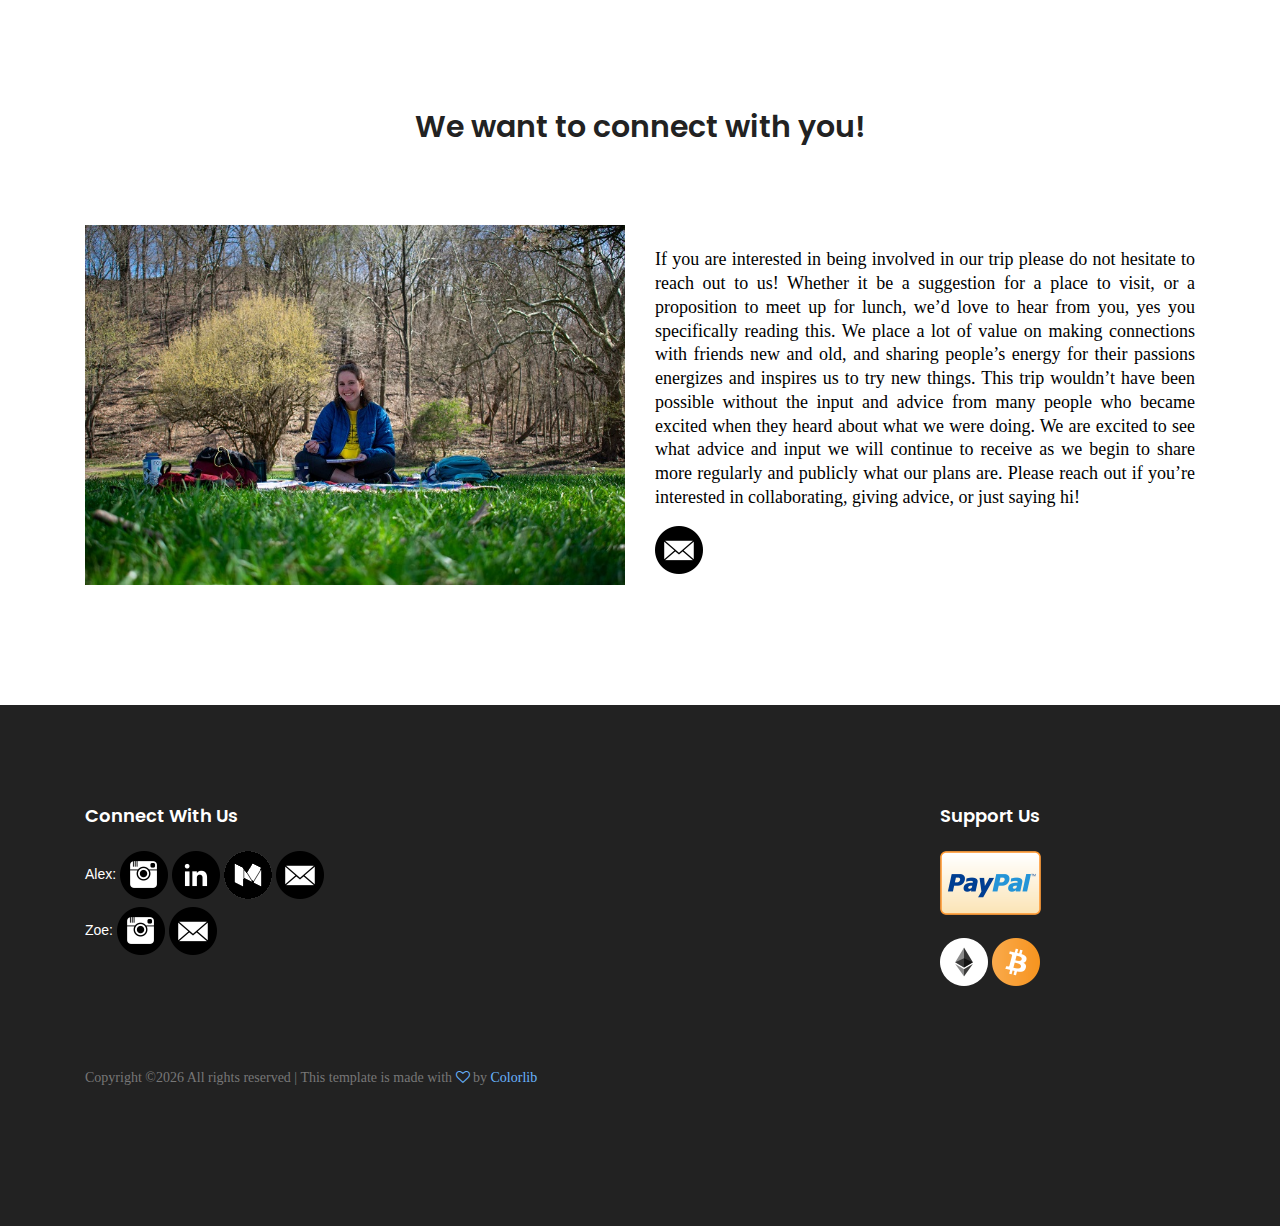
==== commit 14291c45: "update changes and blogs" ====
--- a/index.html
+++ b/index.html
@@ -97,9 +97,9 @@
 					</div>
 					<!-- "whats new" content -->
 					<div class="active-cat-carusel">
-						<div class="item single-cat">
+						<!--<div class="item single-cat">
 							<a href="https://medium.com/@jaw224p/meet-bertha-our-honda-odyssey-camper-conversion-e0b2618e3879"><img src="img/covercar.JPG" alt=""><br>
-							<!--<p class="date">July 16-19</p>-->
+							
 							<h4 class = "tm-10">Bertha's Beginnings</h4>
 							<p>Read about how Bertha came to be in Alex's blog post! Follow the conversion from beginning to end, and see photos of the finished tiny house.</p></a>
 						</div>
@@ -110,16 +110,20 @@
 						</div>
 						<div class="item single-cat">
 							<a href="https://www.youtube.com/watch?v=ZwSsjM3uVGU"><img src="img/video.JPG" alt=""><br>
-							<!--<p class="date">August 10-12</p>-->
+						
 							<h4>Philadelphia to Boulder</h4>
 							<p>Zoe made a video from our first few weeks on the road. We explore the Badlands, Black Hills, and visit friends in Boulder. Plus get a peek into our day to day life in Bertha (our minivan)!</a></p>
-						</div>
+						</div>-->
 						<div class="item single-cat">
 							<a href="https://medium.com/@jaw224p/van-life-in-lake-tahoe-my-day-in-squaw-valley-28f974e39950"><img src="img/squaw.jpg" alt="" width = "30%"><br>
-							<!--<p class="date">August 10-12</p>-->
 							<h4>Our Day in Lake Tahoe</h4>
 							<p>Alex's dad is a huge fan of Lake Tahoe and was ecstatic for us to visit. He suggested checking out Squaw Valley for its great views. Alex wrote an hour by hour blog aout the day. Read it here!</a></p>
-						</div>							
+						</div>	
+						<div class="item single-cat" height = "30%">
+							<a href="https://medium.com/@jaw224p/my-10-van-life-essentials-226809b3f6e0"><img src="img/needs.jpeg" alt="" ><br>
+							<h4>My 10 Vanlife Essentials</h4>
+							<p>Alex wrote a blog about the things he's happy he brought along in the van. Find out what gear he deemed essential in this article!</a></p>
+						</div>						
 					</div>
 					<div class="row d-flex justify-content-center">
 						<a href="gallery.html" class="primary-btn load-more pbtn-2 text-uppercase mx-auto mt-60 align" align = "center">See where we've been!</a>
